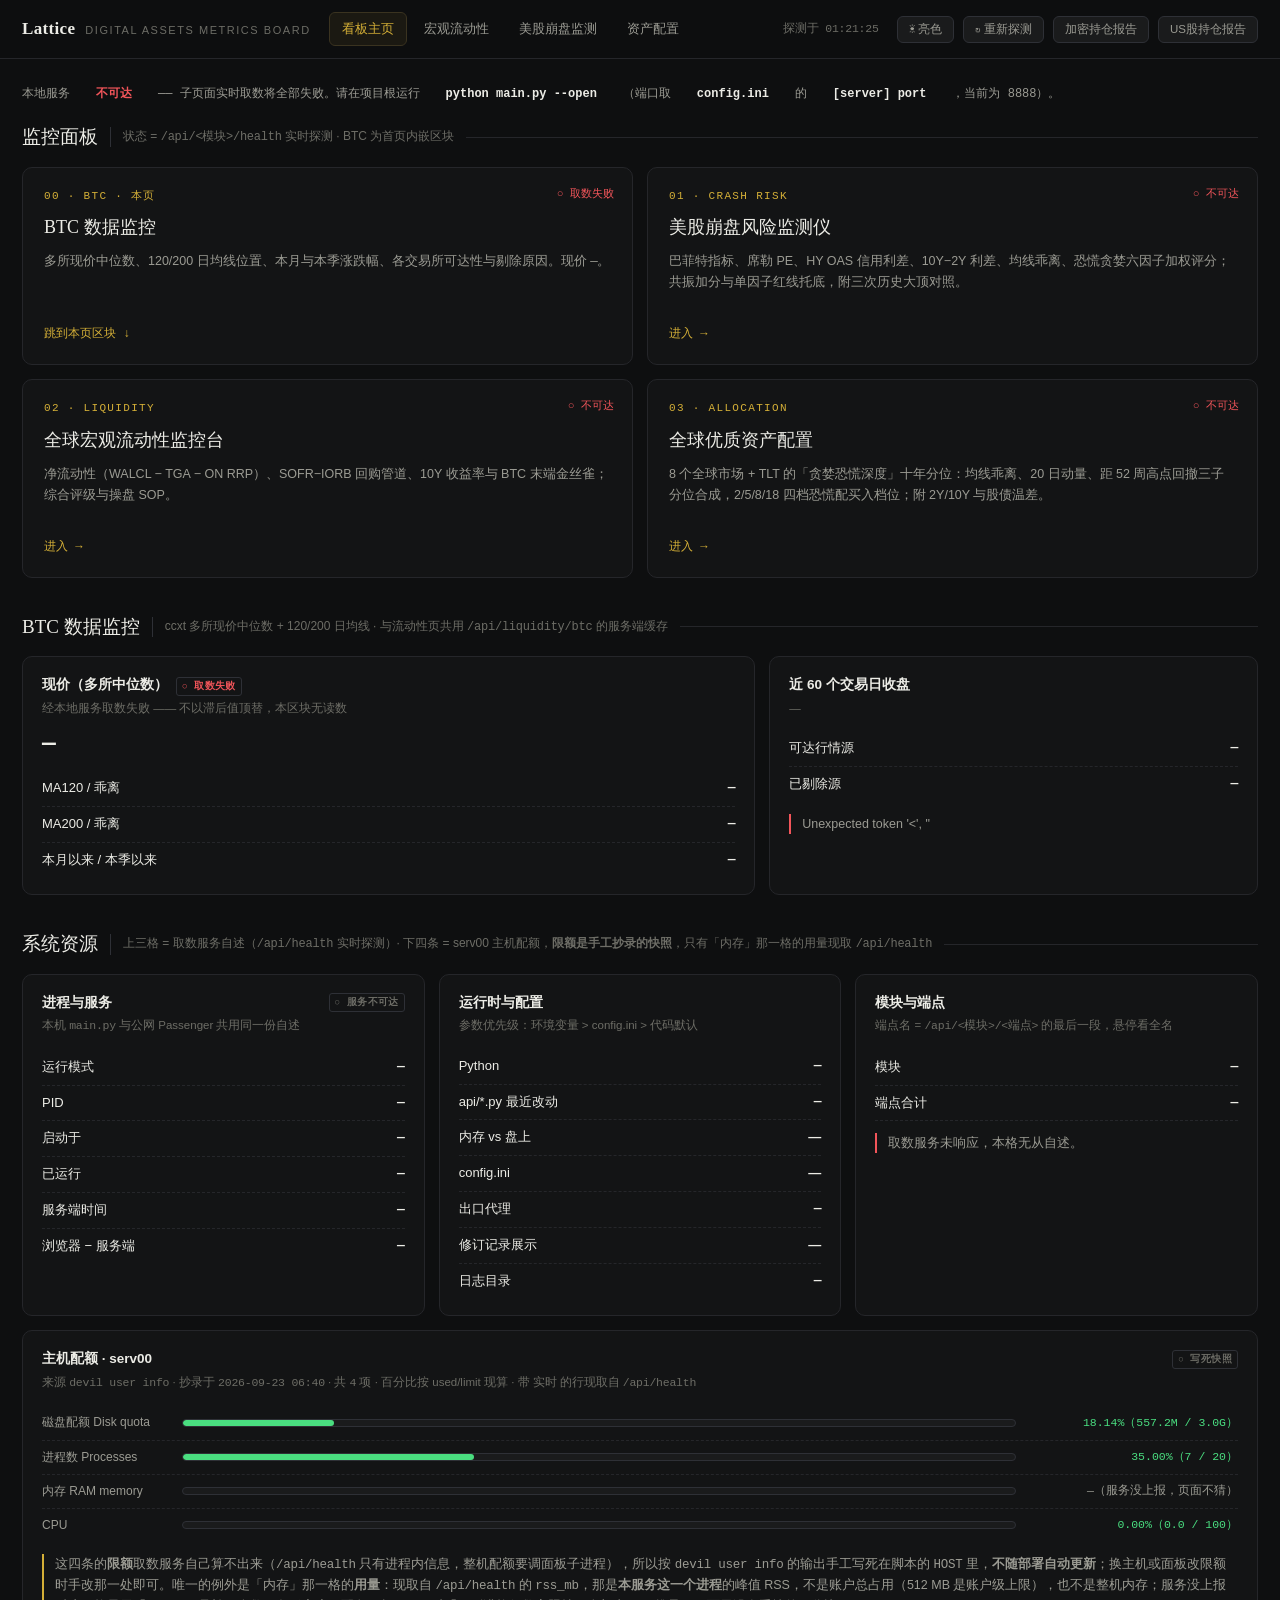
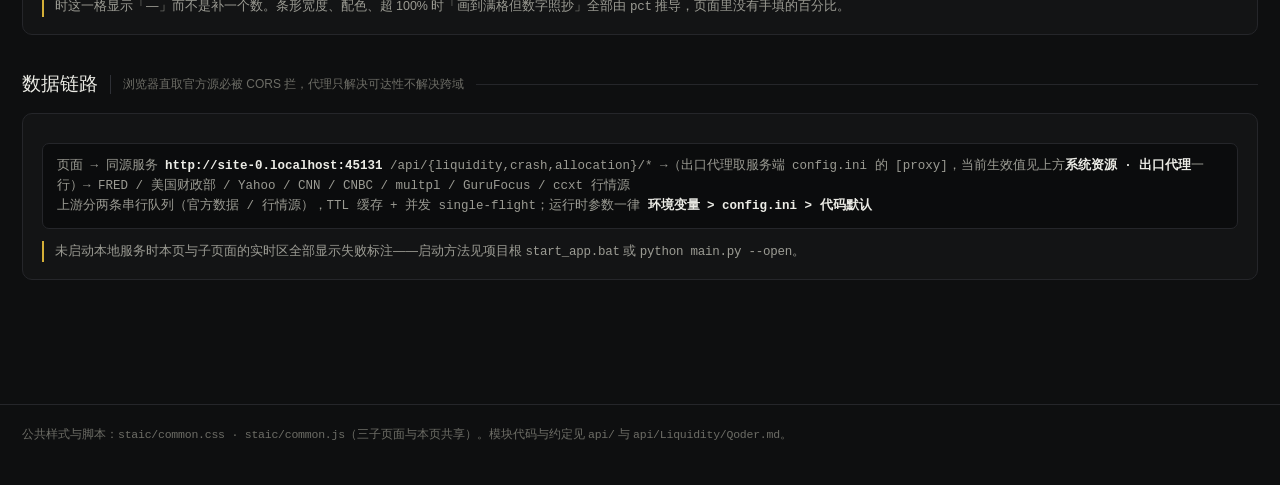
==== Index.html @ fe42be9c "初始版V1" ====
<!DOCTYPE html>
<html lang="zh-CN">
<head>
<meta charset="UTF-8">
<meta name="viewport" content="width=device-width, initial-scale=1.0">
<title>数字资产指标看板 · Lattice</title>
<meta name="description" content="首页内嵌 BTC 数据监控，并作为三个实时风控子页面的入口：宏观流动性监控台、美股崩盘风险监测仪、全球优质资产配置。模块状态与本地取数服务健康度实时探测。">
<link rel="icon" href="data:,">
<link rel="stylesheet" href="staic/common.css">
<script>try{document.documentElement.dataset.theme=localStorage.getItem("board-theme")||"dark"}catch(e){}</script>
<style>
  /* 主页特有版式 */
  .entries{display:grid;grid-template-columns:repeat(2,minmax(0,1fr));gap:14px}
  @media(max-width:760px){.entries{grid-template-columns:1fr}}
  a.mcard{display:block;background:var(--panel);border:1px solid var(--line);border-radius:10px;
    padding:20px 21px;text-decoration:none;color:var(--tx);transition:.18s;position:relative}
  a.mcard:hover{border-color:var(--gold);transform:translateY(-2px)}
  a.mcard .no{font-family:var(--mono);font-size:11px;color:var(--gold);letter-spacing:.12em}
  a.mcard h2{font-family:Georgia,serif;font-size:18px;font-weight:400;margin:8px 0 9px}
  a.mcard h2 a.tlink,div.mcard h2 a{color:inherit;text-decoration:none}
  div.mcard{background:var(--panel);border:1px solid var(--line);border-radius:10px;
    padding:20px 21px;color:var(--tx);position:relative}
  div.mcard:hover{border-color:var(--gold)}
  div.mcard .no{font-family:var(--mono);font-size:11px;color:var(--gold);letter-spacing:.12em}
  div.mcard h2{font-family:Georgia,serif;font-size:18px;font-weight:400;margin:8px 0 9px}
  div.mcard p{font-size:12.5px;color:var(--tx2);line-height:1.7;min-height:62px}
  div.mcard .go{font-size:12px;color:var(--gold);margin-top:12px;font-family:var(--mono)}
  div.mcard .go a{color:var(--gold);text-decoration:none}
  a.mcard p{font-size:12.5px;color:var(--tx2);line-height:1.7;min-height:62px}
  a.mcard .go{font-size:12px;color:var(--gold);margin-top:12px;font-family:var(--mono)}
  .st{position:absolute;top:18px;right:18px;font-size:11px;font-family:var(--mono)}
  .st.ok{color:var(--green)}.st.bad{color:var(--red)}.st.wait{color:var(--tx3)}
  /* 服务状态条：原来挂在 hero 里，去掉 hero 后独占正文第一行（未探测到时 :empty 自动隐藏） */
  .svcbar{display:flex;gap:26px;flex-wrap:wrap;font-size:12px;color:var(--tx2);font-family:var(--mono);margin-bottom:18px}
  .svcbar b{color:var(--tx);font-weight:600}
  /* 报告状态行：放在正文里独占一行，长文本自己折行，不再把顶栏撑成两行 */
  .rptline{display:block;font-size:12px;line-height:1.7;color:var(--tx2);margin-bottom:16px;white-space:normal;word-break:break-word}
  .rptline:empty{display:none}
  .lbar{flex-wrap:wrap}
  .svcbar:empty{display:none}
  /* 报告弹出框：成功只报一句「已发送」，3 秒自己消失；失败不自动消失（要点「看输出」），✕ 手动关 */
  .toast{position:fixed;left:50%;bottom:28px;transform:translateX(-50%);z-index:50;max-width:min(680px,92vw);
    display:flex;align-items:center;gap:10px;padding:10px 14px;border-radius:10px;font-size:13px;line-height:1.6;
    background:var(--panel);border:1px solid var(--green);color:var(--tx);box-shadow:0 8px 28px rgba(0,0,0,.35)}
  .toast.err{border-color:var(--red)}
  .toast[hidden]{display:none}
  /* 系统资源：主机配额条形（宽度与配色全部由 pct 推导，不手填） */
  .hb{display:grid;grid-template-columns:128px minmax(0,1fr) 210px;gap:12px;align-items:center;
    padding:7px 0;border-bottom:1px dashed var(--line);font-size:12px}
  .hb:last-child{border-bottom:none}
  .hb i{font-style:normal;color:var(--tx2)}
  .hb .track{height:8px;border-radius:4px;background:var(--bg3);border:1px solid var(--line2);overflow:hidden}
  .hb .track b{display:block;height:100%;border-radius:4px}
  .hb u{text-decoration:none;font-family:var(--mono);font-size:11.5px;color:var(--tx2);text-align:right;white-space:nowrap}
  .hb.ok u{color:var(--green)}
  .sys .kv span{white-space:nowrap}
  .sys .kv b{text-align:right;word-break:break-all;font-weight:600}
  .sys .kv b.ok{color:var(--green)}.sys .kv b.bad{color:var(--red)}.sys .kv b.warn{color:var(--amber)}
  @media(max-width:640px){.hb{grid-template-columns:1fr;gap:6px}.hb u{text-align:left}}
</style>
</head>
<body>

<header>
  <div class="bar">
    <div class="brand"><b><a href="Index.html">Lattice</a></b><span>Digital Assets Metrics Board</span></div>
    <nav class="tabs" id="tabs" aria-label="看板导航"></nav>
    <div class="asof num" id="asof"></div>
    <div class="lbar"><button class="rf" id="rf" type="button">↻ 重新探测</button><button class="rf" id="rpt-crypto" type="button">加密持仓报告</button><button class="rf" id="rpt-us" type="button">US股持仓报告</button></div>
  </div>
</header>

<div class="wrap">
  <div class="svcbar" id="svc"></div>
  <span class="rptline" id="rpt-msg" aria-live="polite"></span>

  <section id="rpt-panel" hidden>
    <div class="shead"><h2>持仓报告 · 脚本输出</h2><span class="tagline">按需展开：成功只弹「已发送」，这里放的是点开的 stdout / 失败输出</span><div class="rule"></div><button class="rf" id="rpt-close" type="button">收起 ✕</button></div>
    <div class="panel"><pre id="rpt-body" class="formula" style="white-space:pre-wrap;margin:0;max-height:60vh;overflow:auto"></pre></div>
  </section>

  <section id="entries">
    <div class="shead"><h2>监控面板</h2><span class="tagline">状态 = <span class="num">/api/&lt;模块&gt;/health</span> 实时探测 · BTC 为首页内嵌区块</span><div class="rule"></div></div>
    <div class="entries">
      <a class="mcard" href="#btc">
        <span class="st wait" id="st-btc">探测中</span>
        <div class="no">00 · BTC · 本页</div>
        <h2>BTC 数据监控</h2>
        <p>多所现价中位数、120/200 日均线位置、本月与本季涨跌幅、各交易所可达性与剔除原因。现价 <span class="num" id="btc-card-px">—</span>。</p>
        <div class="go">跳到本页区块 ↓</div>
      </a>
      <a class="mcard" href="staic/USStockCrashMonitor.html">
        <span class="st wait" id="st-crash">探测中</span>
        <div class="no">01 · CRASH RISK</div>
        <h2>美股崩盘风险监测仪</h2>
        <p>巴菲特指标、席勒 PE、HY OAS 信用利差、10Y−2Y 利差、均线乖离、恐慌贪婪六因子加权评分；共振加分与单因子红线托底，附三次历史大顶对照。</p>
        <div class="go">进入 →</div>
      </a>
      <a class="mcard" href="staic/Liquidity.html">
        <span class="st wait" id="st-liquidity">探测中</span>
        <div class="no">02 · LIQUIDITY</div>
        <h2>全球宏观流动性监控台</h2>
        <p>净流动性（WALCL − TGA − ON RRP）、SOFR−IORB 回购管道、10Y 收益率与 BTC 末端金丝雀；综合评级与操盘 SOP。</p>
        <div class="go">进入 →</div>
      </a>
      <div class="mcard" id="mcard-alloc">
        <span class="st wait" id="st-allocation">探测中</span>
        <div class="no">03 · ALLOCATION</div>
        <h2><a class="tlink" href="staic/GlobalQualityAssetAllocation.html">全球优质资产配置</a></h2>
        <p>8 个全球市场 + TLT 的「贪婪恐慌深度」十年分位：均线乖离、20 日动量、距 52 周高点回撤三子分位合成，2/5/8/18 四档恐慌配买入档位；附 2Y/10Y 与股债温差。</p>
        <div class="go"><a href="staic/GlobalQualityAssetAllocation.html">进入 →</a></div>
      </div>
    </div>
  </section>
  <section id="btc">
    <div class="shead"><h2>BTC 数据监控</h2><span class="tagline">ccxt 多所现价中位数 + 120/200 日均线 · 与流动性页共用 <span class="num">/api/liquidity/btc</span> 的服务端缓存</span><div class="rule"></div></div>
    <div class="duo">
      <div class="panel">
        <h3>现价（多所中位数）<span id="btc-badge"></span></h3>
        <div class="ph" id="btc-pos">等待首次同步…</div>
        <div class="val num" id="btc-spot">—</div>
        <div style="margin-top:14px">
          <div class="kv"><span>MA120 / 乖离</span><b class="num" id="btc-ma120">—</b></div>
          <div class="kv"><span>MA200 / 乖离</span><b class="num" id="btc-ma200">—</b></div>
          <div class="kv"><span>本月以来 / 本季以来</span><b class="num" id="btc-perf">—</b></div>
        </div>
      </div>
      <div class="panel">
        <h3>近 60 个交易日收盘</h3>
        <div class="ph" id="btc-hist">—</div>
        <div id="btc-spark"></div>
        <div style="margin-top:14px">
          <div class="kv"><span>可达行情源</span><b class="num" id="btc-used">—</b></div>
          <div class="kv"><span>已剔除源</span><b class="num" id="btc-dropped">—</b></div>
        </div>
        <div class="note" id="btc-note" hidden></div>
      </div>
    </div>
  </section>

  <section id="sys" class="sys">
    <div class="shead"><h2>系统资源</h2><span class="tagline">上三格 = 取数服务自述（<span class="num">/api/health</span> 实时探测）· 下四条 = serv00 主机配额，<b>限额是手工抄录的快照</b>，只有「内存」那一格的用量现取 <span class="num">/api/health</span></span><div class="rule"></div></div>
    <div class="trio">
      <div class="panel">
        <h3>进程与服务<span class="cadb" id="s-badge" style="margin-top:0;margin-left:auto">○ 探测中</span></h3>
        <div class="ph">本机 <span class="num">main.py</span> 与公网 Passenger 共用同一份自述</div>
        <div class="kv"><span>运行模式</span><b class="num" id="s-mode">—</b></div>
        <div class="kv"><span>PID</span><b class="num" id="s-pid">—</b></div>
        <div class="kv"><span>启动于</span><b class="num" id="s-boot">—</b></div>
        <div class="kv"><span>已运行</span><b class="num" id="s-up">—</b></div>
        <div class="kv"><span>服务端时间</span><b class="num" id="s-now">—</b></div>
        <div class="kv"><span>浏览器 − 服务端</span><b class="num" id="s-skew">—</b></div>
      </div>
      <div class="panel">
        <h3>运行时与配置</h3>
        <div class="ph">参数优先级：环境变量 &gt; config.ini &gt; 代码默认</div>
        <div class="kv"><span>Python</span><b class="num" id="s-rt">—</b></div>
        <div class="kv"><span>api/*.py 最近改动</span><b class="num" id="s-mt">—</b></div>
        <div class="kv"><span>内存 vs 盘上</span><b id="s-stale">—</b></div>
        <div class="kv"><span>config.ini</span><b id="s-cfg">—</b></div>
        <div class="kv"><span>出口代理</span><b class="num" id="s-proxy">—</b></div>
        <div class="kv"><span>修订记录展示</span><b id="s-fix">—</b></div>
        <div class="kv"><span>日志目录</span><b class="num" id="s-log" title="">—</b></div>
      </div>
      <div class="panel">
        <h3>模块与端点</h3>
        <div class="ph">端点名 = <span class="num">/api/&lt;模块&gt;/&lt;端点&gt;</span> 的最后一段，悬停看全名</div>
        <div class="kv"><span>模块</span><b class="num" id="s-mods">—</b></div>
        <div class="kv"><span>端点合计</span><b class="num" id="s-routes">—</b></div>
        <div id="s-mod-rows"></div>
      </div>
    </div>
    <div class="panel" style="margin-top:14px">
      <h3>主机配额 · serv00<span class="cadb" id="host-badge" style="margin-top:0;margin-left:auto">○ 写死快照</span></h3>
      <div class="ph" id="host-ph">—</div>
      <div id="host-rows"></div>
      <div class="note">这四条的<b>限额</b>取数服务自己算不出来（<span class="num">/api/health</span> 只有进程内信息，整机配额要调面板子进程），所以按 <span class="num">devil user info</span> 的输出手工写死在脚本的 <span class="num">HOST</span> 里，<b>不随部署自动更新</b>；换主机或面板改限额时手改那一处即可。唯一的例外是「内存」那一格的<b>用量</b>：现取自 <span class="num">/api/health</span> 的 <span class="num">rss_mb</span>，那是<b>本服务这一个进程</b>的峰值 RSS，不是账户总占用（512 MB 是账户级上限），也不是整机内存；服务没上报时这一格显示「—」而不是补一个数。条形宽度、配色、超 100% 时「画到满格但数字照抄」全部由 <span class="num">pct</span> 推导，页面里没有手填的百分比。</div>
    </div>
  </section>

  <section id="chain" style="margin-top:34px">
    <div class="shead"><h2>数据链路</h2><span class="tagline">浏览器直取官方源必被 CORS 拦，代理只解决可达性不解决跨域</span><div class="rule"></div></div>
    <div class="panel">
      <div class="formula">页面 → 同源服务 <b id="origin">http://127.0.0.1:8888</b> /api/{liquidity,crash,allocation}/* →（出口代理取服务端 config.ini 的 [proxy]，当前生效值见上方<b>系统资源 · 出口代理</b>一行）→ FRED / 美国财政部 / Yahoo / CNN / CNBC / multpl / GuruFocus / ccxt 行情源<br>上游分两条串行队列（官方数据 / 行情源），TTL 缓存 + 并发 single-flight；运行时参数一律 <b>环境变量 &gt; config.ini &gt; 代码默认</b></div>
      <div class="note">未启动本地服务时本页与子页面的实时区全部显示失败标注——启动方法见项目根 <span class="num">start_app.bat</span> 或 <span class="num">python main.py --open</span>。</div>
    </div>
  </section>

</div>

<div class="toast" id="toast" hidden role="status" aria-live="polite"><span id="toast-msg"></span><button class="rf" id="toast-more" type="button" hidden>看输出</button><button class="rf" id="toast-x" type="button" title="关闭">✕</button></div>

<footer>
  <p>公共样式与脚本：<span class="num">staic/common.css · staic/common.js</span>（三子页面与本页共享）。模块代码与约定见 <span class="num">api/</span> 与 <span class="num">api/Liquidity/Qoder.md</span>。</p>
</footer>

<script src="staic/common.js"></script>
<script>
/* 主页只做健康探测与导航，不承载任何判级模型 */
/* 持仓报告不设访问凭据（2026-09-22 用户定）：服务端只按 [report] daily_limit / us_daily_limit 分 kind 限每日次数 */
const REPORTS = { crypto: '/api/allocation/report?kind=crypto',
                  us: '/api/allocation/report?kind=us' };
/* ---- 系统资源：/api/health 每探测周期现取；下面这张表除 RAM 用量外都是手工抄的快照 ----
       百分比一律由 used/limit 现算，不再手填 —— 手填过一次就会和数字各说各话。 ---- */
const HOST = {
  at: '2026-09-23 06:40', src: 'devil user info',
  rows: [
    { k: '磁盘配额 Disk quota', used: '557.2M', limit: '3.0G' },
    { k: '进程数 Processes', used: '7', limit: '20' },
    { k: '内存 RAM memory', limit: '512.0M', live: 'rss_mb',
      note: '上限 512 MB = serv00 官方配额；这一格的用量只算本服务这一个进程的峰值 RSS（/api/health 的 rss_mb，实时），不是账户总额也不是整机内存' },
    { k: 'CPU', used: '0.0', limit: '100' },
  ],
};
const toMB = s => {          // '557.2M' / '3.0G' / '7'（无量纲就按原值）→ 可比的数
  const m = /^(-?[\d.]+)\s*([kmgtp]?)$/i.exec(String(s).trim());
  if (!m) return NaN;
  return parseFloat(m[1]) * ({ k: 1 / 1024, m: 1, g: 1024, t: 1024 * 1024, p: 1024 * 1024 * 1024 }[m[2].toLowerCase()] || 1);
};
const dt = iso => { const t = Date.parse(iso); return Number.isFinite(t) ? new Date(t)
  .toLocaleString('zh-CN', { month: '2-digit', day: '2-digit', hour: '2-digit', minute: '2-digit', second: '2-digit', hour12: false }) : '—'; };
const dur = s => { s = Math.max(0, Math.round(s)); const d = Math.floor(s / 86400), h = Math.floor(s % 86400 / 3600), m = Math.floor(s % 3600 / 60);
  return d ? `${d} 天 ${h} 小时` : h ? `${h} 小时 ${m} 分` : `${m} 分 ${s % 60} 秒`; };
function sysPaint(svc, gotAt) {
  hostPaint(svc);          // RAM 那行的用量来自 /api/health，跟着探测周期一起刷
  const base = e => ('base' in e.dataset ? e.dataset.base : (e.dataset.base = e.className));
  const keys = ['s-mode', 's-pid', 's-boot', 's-up', 's-now', 's-skew', 's-rt', 's-mt', 's-stale',
                's-cfg', 's-proxy', 's-fix', 's-log', 's-mods', 's-routes'];
  const b = $('s-badge');
  if (!svc) {
    b.textContent = '○ 服务不可达'; b.className = 'cadb';
    keys.forEach(k => { const e = $(k); e.textContent = '—'; e.className = base(e); e.title = ''; });
    $('s-mod-rows').innerHTML = '<div class="note bad">取数服务未响应，本格无从自述。</div>';
    return;
  }
  b.textContent = '● 实时'; b.className = 'cadb live';
  const put = (k, txt, cls, tip) => {
    const e = $(k);
    e.textContent = txt; e.className = base(e) + (cls ? ' ' + cls : '');
    if (tip != null) e.title = tip;
  };
  put('s-mode', svc.mode === 'public' ? 'public · 公网 Passenger' : 'local · 本机 ThreadingHTTPServer', svc.mode === 'public' ? 'warn' : 'ok');
  put('s-pid', svc.pid == null ? '—' : String(svc.pid));
  put('s-boot', dt(svc.booted));
  const up = (Date.parse(svc.time) - Date.parse(svc.booted)) / 1000;
  put('s-up', Number.isFinite(up) ? dur(up) : '—');
  put('s-now', dt(svc.time));
  const skew = gotAt - Date.parse(svc.time);
  put('s-skew', Number.isFinite(skew)
      ? (skew >= 0 ? '+' : '−') + Math.abs(skew / 1000).toFixed(1) + 's（含单程耗时）'
      : '—', Math.abs(skew) > 5000 ? 'warn' : 'ok');
  put('s-rt', svc.runtime || '—');
  put('s-mt', dt(svc.code_mtime));
  put('s-stale', svc.stale ? '⚠ 内存里的代码比盘上旧 —— touch tmp/restart.txt' : '✓ 一致', svc.stale ? 'bad' : 'ok');
  put('s-cfg', svc.config_loaded ? '已加载' : '未找到 · 走内置默认', svc.config_loaded ? 'ok' : 'bad', svc.config || '');
  put('s-proxy', svc.proxy || '(未配置)', svc.proxy && svc.proxy !== '(未配置)' ? 'ok' : 'bad');
  put('s-fix', svc.show_fix === '1' ? '展示（子页修订记录可见）' : '隐藏', svc.show_fix === '1' ? 'ok' : 'warn');
  put('s-log', String(svc.log_dir || '').split(/[\\/]/).slice(-2).join('/') || '—', '', svc.log_dir || '');
  const mods = svc.modules || [], rt = svc.routes || {};
  put('s-mods', `${mods.length} 个 · ${mods.join('/')}`);
  const tot = mods.reduce((a, m) => a + ((rt[m] || []).length), 0);
  put('s-routes', `${tot} 个`);
  $('s-mod-rows').innerHTML = mods.map(m => {
    const r = rt[m] || [];
    return `<div class="kv"><span>${m}</span><b class="num" title="/api/${m}/{${r.join(',')}}">${r.length} 个 · ${r.join(' ')}</b></div>`;
  }).join('');
}
function hostPaint(svc) {
  const b = $('host-badge');
  const live = !!(svc && svc.rss_mb != null);
  if (b) { b.textContent = live ? '● 内存实时 · 余为快照' : '○ 写死快照'; b.className = 'cadb' + (live ? ' live' : ''); }
  $('host-ph').innerHTML = `来源 <span class="num">${HOST.src}</span> · 抄录于 <span class="num">${HOST.at}</span> · ` +
    `共 <span class="num">${HOST.rows.length}</span> 项 · 百分比按 used/limit 现算 · 带 <span class="num">实时</span> 的行现取自 <span class="num">/api/health</span>`;
  $('host-rows').innerHTML = HOST.rows.map(r => {
    let used = r.used, tag = '';
    if (r.live) {
      const v = svc && svc[r.live];
      used = v == null ? null : v + 'M';
      if (used != null) tag = ' <span class="num" style="color:var(--green)">实时</span>';
    }
    const u = toMB(used), l = toMB(r.limit);
    const pct = Number.isFinite(u) && Number.isFinite(l) && l > 0 ? u / l * 100 : NaN;
    const c = pct >= 90 ? 'var(--red)' : pct >= 70 ? 'var(--amber)' : 'var(--green)';
    const w = Math.max(0, Math.min(pct || 0, 100)).toFixed(2);
    const tip = (r.note ? r.note + ' · ' : '') + `上限 ${r.limit}` + (used == null ? ' · 用量未取到' : ` · 用量 ${used}`) +
                (pct > 100 ? ' · 已超上限，条形封顶显示' : '');
    const val = used == null ? '—（服务没上报，页面不猜）'
      : (Number.isFinite(pct) ? pct.toFixed(2) + '%' : '—') + `（${used} / ${r.limit}）` + (pct > 100 ? ' ← 超上限，条形封顶、数字照抄' : '');
    return `<div class="hb${Number.isFinite(pct) && pct < 90 ? ' ok' : ''}"><i>${r.k}${tag}</i>` +
      `<span class="track"><b style="width:${Number.isFinite(pct) ? w : 0}%;background:${c}"></b></span>` +
      `<u title="${tip.replace(/"/g, '&quot;')}">${val}</u></div>`;
  }).join('');
}
hostPaint(null);

/* ---- BTC 数据监控：与流动性页共用 /api/liquidity/btc 的服务端缓存（TTL 45s）。
        均线位置沿用流动性页同一套公开口径：现价同时高于 MA120 与 MA200 = 站上双均线，
        低于 MA200 = 破 MA200，其余为破 MA120 未破 MA200。取值时龄 > 120s 只标「快照」。---- */
const BTC_MAX_AGE = 120;
let BTCJ = null;
function btcPaint() {
  const j = BTCJ || {}, ok = !!j.ok;
  const st = $('st-btc');
  if (st) { st.textContent = ok ? '● 在线' : '○ 取数失败'; st.className = 'st ' + (ok ? 'ok' : 'bad'); }
  const t = j.cached_at ? Date.parse(j.cached_at) : NaN;
  const age = Number.isFinite(t) ? Math.max(0, Math.round((Date.now() - t) / 1000)) : null;
  const live = ok && age != null && age <= BTC_MAX_AGE;
  const clock = Number.isFinite(t) ? new Date(t).toLocaleTimeString('zh-CN', { hour12: false }) : '';
  $('btc-badge').innerHTML = ok
    ? `<span class="cadb${live ? ' live' : ''}" style="margin-top:0">${live ? '● 实时' : '○ 快照'} ${clock}${live ? '' : '（' + (age == null ? '时龄未知' : age + 's 前') + '）'}</span>`
    : '<span class="cadb" style="margin-top:0;color:var(--red)">○ 取数失败</span>';
  const blank = ['btc-ma120', 'btc-ma200', 'btc-perf', 'btc-hist', 'btc-used', 'btc-dropped', 'btc-card-px'];
  if (!ok) {
    $('btc-pos').textContent = '经本地服务取数失败 —— 不以滞后值顶替，本区块无读数';
    $('btc-spot').textContent = '—';
    blank.forEach(k => { $(k).textContent = '—'; });
    $('btc-spark').innerHTML = '';
    const nt = $('btc-note'); nt.hidden = false; nt.className = 'note bad'; nt.innerHTML = oneLine(j.error || '未知原因');
    return;
  }
  const v120 = j.ma120 ? (j.spot / j.ma120 - 1) * 100 : null;
  const v200 = j.ma200 ? (j.spot / j.ma200 - 1) * 100 : null;
  const dev = (m, v) => m == null ? '日线不足，无法核验'
    : `${nfd(m, 0)}（<b style="color:${v > 0 ? 'var(--green)' : 'var(--red)'}">${pc(v, 1)}</b>）`;
  const pos = v200 == null ? '均线不可核验'
    : (v200 > 0 && v120 > 0 ? '站上双均线' : v200 < 0 ? '跌破 MA200' : '破 MA120，未破 MA200');
  const r = v200 == null ? 'md' : (v200 > 0 && v120 > 0 ? 'lo' : v200 < 0 ? 'hi' : 'md');
  $('btc-pos').innerHTML = `均线位置 <b style="color:${riskColor(r)}">${pos}</b> · 服务端取值 ${clock}`;
  $('btc-spot').innerHTML = `$${nfd(Math.round(j.spot), 0)}<u>${j.n || 0} 家中位</u>`;
  $('btc-ma120').innerHTML = dev(j.ma120, v120);
  $('btc-ma200').innerHTML = dev(j.ma200, v200);
  const f = (v, d) => v == null ? '—' : `${pc(v, 2)}（基准 ${md(d)}）`;
  $('btc-perf').textContent = j.perf_m == null && j.perf_q == null ? '日线历史不足，无法计算'
    : f(j.perf_m, j.perf_m_d) + ' / ' + f(j.perf_q, j.perf_q_d);
  const cl = j.closes || [];
  $('btc-hist').textContent = `${cl.length} 根收盘 · 日线取自 ${j.histFrom || '—'}（可用 ${j.bars || 0} 根）`;
  $('btc-spark').innerHTML = spark(cl, riskColor(r));
  $('btc-used').textContent = `${j.n || 0} 家 · ` + ((j.used || []).join(', ') || '—');
  const dp = j.dropped || [];
  $('btc-dropped').textContent = dp.length ? `${dp.length} 家 · ` + dp.join(' · ') : '无';
  $('btc-card-px').textContent = '$' + nfd(Math.round(j.spot), 0);
  const nt = $('btc-note'), msg = [];
  nt.className = 'note';
  if (dp.length) msg.push(`已剔除 ${dp.length} 家行情源：<b>${dp.map(oneLine).join('；')}</b>`);
  if (j.histErr) msg.push(`日线：${oneLine(j.histErr)}`);
  if (age != null && age > BTC_MAX_AGE) msg.push(`服务端缓存在 ${age}s 前写入，本区读数为快照`);
  nt.hidden = !msg.length; nt.innerHTML = msg.join(' · ');
}
function oneLine(s) { return String(s == null ? '' : s).replace(/\s+/g, ' ').trim(); }
async function syncBtc() {
  try { BTCJ = await jget('/api/liquidity/btc', 60000); }
  catch (e) { BTCJ = { ok: false, error: String(e.message || e) }; }
  btcPaint();
}
async function probe() {
  let svc = null, gotAt = Date.now();
  try { svc = await jget('/api/health', 4000); gotAt = Date.now(); } catch (e) { svc = null; }
  sysPaint(svc, gotAt);
  const bad = svc && (svc.stale || !svc.config_loaded || !svc.proxy || svc.proxy === '(未配置)');
  $('svc').innerHTML = svc
    ? `服务 <b>在线</b> · ${(svc.modules || []).length} 模块 · ${(svc.modules || []).reduce((n, m) => n + ((svc.routes || {})[m] || []).length, 0)} 端点 · 详情见下方<b>系统资源</b>${bad ? ' · <b style="color:var(--amber)">有需留意的项</b>' : ''}`
    : `本地服务 <b style="color:var(--red)">不可达</b> —— 子页面实时取数将全部失败。请在项目根运行 <b>python main.py --open</b>（端口取 <b>config.ini</b> 的 <b>[server] port</b>，当前为 8888）。`;
  await Promise.all([
    ...['liquidity', 'crash', 'allocation'].map(async m => {
      const el = $('st-' + m);
      try {
        const j = await jget('/api/' + m + '/health', 4000);
        el.textContent = j.ok ? '● 在线' : '○ 异常';
        el.className = 'st ' + (j.ok ? 'ok' : 'bad');
        if (m === 'allocation') setQuota(j.report_quota);
      } catch (e) { el.textContent = '○ 不可达'; el.className = 'st bad'; }
    }),
    syncBtc(),
  ]);
  $('asof').textContent = '探测于 ' + new Date().toLocaleTimeString('zh-CN', { hour12: false });
}
$('rf').addEventListener('click', probe);
Board.nav('tabs');
if (location.protocol.startsWith("http")) $('origin').textContent = location.origin;  // 本机/公网两套入口都显示真实来源
probe();
Board.autoSync(probe, 60000);

/* ---- 持仓报告：两个 kind 都由服务端运行 cryptoTrader 对应的报表脚本（无参数运行即推送 TG，点一次发一条）。
        成功只在右下角弹一句「已发送」，3 秒自动消失，不再往页面里铺一大块脚本输出；报表正文要点「查看报表」才展开。
        失败弹的是不自动消失的红框（要留时间看清并点「看输出」）。次数上限各自计数（加密 3/天、美股 2/天），见 config.ini [report]。---- */
const RPT = { crypto: { nm: '加密', tip: '服务端读单 + 逐单拉币价，最长约 3 分钟' },
              us: { nm: 'US股', tip: '服务端读美股 CSV 汇总 + 推送，通常十几秒' } };
const rptMsg = {};
const rptCache = {};
let quota = null, rptRunning = false;
function rptPaint() { $('rpt-msg').innerHTML = Object.values(rptMsg).join(' · '); }
rptPaint.n = 0;
function setQuota(q) {                 // 服务端 data/report_quota.json 说了算，页面只是照抄
  if (q) quota = q;
  if (!quota) return;
  const kinds = quota.kinds || {};
  for (const k of ['crypto', 'us']) {
    const b = $('rpt-' + k), kq = kinds[k];
    if (!b) continue;
    if (!kq) { b.disabled = rptRunning; b.title = ''; continue; }   // 服务端没上报这一项：不猜额度
    b.disabled = rptRunning || kq.left <= 0;
    b.title = kq.left ? `今天已发送 ${kq.used}/${kq.limit} 次（${quota.date}）`
                      : `今天已发送 ${kq.limit} 次了，明天再来（${quota.date}）`;
  }
}
function rptLink(txt, label) {
  const id = 'rpt-' + (++rptPaint.n);
  rptCache[id] = txt;
  return `<a href="javascript:void 0" style="color:var(--gold)" data-rpt="${id}">${label} →</a>`;
}
function getReport(kind, btn) {
  const nm = (RPT[kind] || {}).nm || kind;
  rptMsg[kind] = `<b style="color:var(--amber)">${nm}报告</b> 运行中…（${(RPT[kind] || {}).tip || '服务端跑脚本'}）`; rptPaint();
  rptRunning = true; btn.disabled = true;
  const c = new AbortController(), tid = setTimeout(() => c.abort(), 200000);
  fetch(REPORTS[kind], { signal: c.signal, cache: 'no-store' })
    .then(r => r.json()).then(j => {
      setQuota(j.quota);
      if (j.ok) {
        rptMsg[kind] = `<b style="color:var(--green)">${nm}报告</b> 已发送${j.sec ? ' · ' + j.sec + 's' : ''} · ` +
          rptLink(j.stdout || '（脚本无输出）', '查看报表');
        toast(`${nm}持仓报告已发送 · 报表已推送到 Telegram${j.sec ? ' · ' + j.sec + 's' : ''}`);
      } else {
        rptMsg[kind] = `<b style="color:var(--red)">${nm}报告</b> ${j.error || '运行失败'}` +
          (j.stdout ? ' · ' + rptLink(j.stdout, '看输出') : '');
        toast(`${nm}报告失败：${j.error || '运行失败'}`, { err: true, sticky: true,
          more: j.stdout ? () => showReport(j.stdout) : null });
      }
    }).catch(e => {
      const why = e.name === 'AbortError' ? '超时（>200s）已中断等待，服务端报表进程结束后会自行收尾' : (e.message || e);
      rptMsg[kind] = `<b style="color:var(--red)">${nm}报告</b> ` + why;
      toast(`${nm}报告失败：${why}`, { err: true, sticky: true });
    }).finally(() => { rptRunning = false; rptPaint(); setQuota(); clearTimeout(tid); });
}
let toastTimer = null, toastMore = null;
function toast(msg, o) {
  clearTimeout(toastTimer);
  $('toast-msg').textContent = msg;          // 只走 textContent：脚本输出不许当 HTML 塞进来
  toastMore = (o && o.more) || null;
  $('toast-more').hidden = !toastMore;
  const t = $('toast');
  t.classList.toggle('err', !!(o && o.err));
  t.hidden = false;
  if (!(o && o.sticky)) toastTimer = setTimeout(() => { t.hidden = true; }, (o && o.ms) || 3000);
}
$('toast-more').addEventListener('click', () => { if (toastMore) { $('toast').hidden = true; toastMore(); } });
$('toast-x').addEventListener('click', () => { clearTimeout(toastTimer); $('toast').hidden = true; });
function showReport(text) {
  const p = $('rpt-panel');
  $('rpt-body').textContent = text;
  p.hidden = false;
  p.scrollIntoView({ behavior: 'smooth', block: 'nearest' });
}
$('rpt-msg').addEventListener('click', e => {
  const id = e.target && e.target.getAttribute && e.target.getAttribute('data-rpt');
  if (id && rptCache[id] != null) showReport(rptCache[id]);
});
$('rpt-close').addEventListener('click', () => { $('rpt-panel').hidden = true; });
$('rpt-crypto').addEventListener('click', () => getReport('crypto', $('rpt-crypto')));
$('rpt-us').addEventListener('click', () => getReport('us', $('rpt-us')));
</script>
</body>
</html>
---- staic/common.css ----
/* DigitalAssetsMetricsBoard 公共样式 —— 三个子页面与 Index.html 共享。
   页面特有版式（如 Liquidity 的因果链、SOP 区块）保留在各页 <style> 内。 */
:root{
  --bg:#0e0f10; --bg2:#151617; --bg3:#1a1b1c; --panel:#131415;
  --line:#25262a; --line2:#2e3036;
  --tx:#ecece6; --tx2:#9b9b93; --tx3:#6d6d66;
  --gold:#d4af37; --gold2:#f0c43d;
  --red:#f2555a; --amber:#e8a33d; --green:#4ade80;
  --mono:"SF Mono",ui-monospace,"Cascadia Mono","JetBrains Mono",Consolas,"Courier New",monospace;
  /* 主题敏感的表面色（图表网格/刻度/高亮标签、内嵌块、强调边框、顶栏半透明底） */
  --head:rgba(14,15,16,.92); --inset:#0b0c0d;
  --grid:#25262a; --tick:#6d6d66; --lbl:#ecece6;
  --goldline:#3b3320; --goldline2:#3a3320; --alertline:#4a2124; --onred:#160b0c;
}
html[data-theme=light]{
  --bg:#f2f1ec; --bg2:#e9e7e0; --bg3:#dedbd2; --panel:#fbfaf7;
  --line:#dcd9d0; --line2:#c6c3b8;
  --tx:#1b1b19; --tx2:#55544e; --tx3:#8b8a82;
  --gold:#a07d1c; --gold2:#8a6c18;
  --red:#c93a40; --amber:#b26f14; --green:#1d9a55;
  --head:rgba(246,245,240,.92); --inset:#eceae2;
  --grid:#d3d0c6; --tick:#8b8a82; --lbl:#1b1b19;
  --goldline:#e0d5b0; --goldline2:#e6dcc0; --alertline:#eab8bb; --onred:#fdf2f2;
}
*{margin:0;padding:0;box-sizing:border-box}
body{
  background:var(--bg);color:var(--tx);
  font-family:-apple-system,BlinkMacSystemFont,"Segoe UI","PingFang SC","Microsoft YaHei",Roboto,sans-serif;
  line-height:1.6;-webkit-font-smoothing:antialiased;
}
.num{font-family:var(--mono);font-variant-numeric:tabular-nums;letter-spacing:-.02em}
a{color:inherit}

/* 顶栏：品牌 + 看板导航 + 数据时点 + 实时状态 + 刷新按钮 */
header{
  position:sticky;top:0;z-index:50;background:var(--head);backdrop-filter:blur(12px);
  border-bottom:1px solid var(--line);
}
.bar{max-width:1360px;margin:0 auto;padding:12px 22px;display:flex;align-items:center;gap:18px;flex-wrap:wrap}
.brand{display:flex;align-items:baseline;gap:10px}
.brand b{font-family:Georgia,serif;font-size:17px;letter-spacing:.02em}
.brand a{text-decoration:none;color:inherit}
.brand span{font-size:11px;color:var(--tx3);letter-spacing:.14em;text-transform:uppercase}
nav.tabs{display:flex;gap:4px;flex-wrap:wrap}
nav.tabs a,nav.tabs button{
  background:none;border:1px solid transparent;color:var(--tx2);font-size:12.5px;
  padding:6px 12px;border-radius:6px;cursor:pointer;font-family:inherit;transition:.15s;text-decoration:none
}
nav.tabs a:hover,nav.tabs button:hover{color:var(--tx);background:var(--bg3)}
nav.tabs a.on,nav.tabs button.on{color:var(--gold);border-color:var(--goldline2);background:rgba(212,175,55,.07)}
.asof{font-size:11.5px;color:var(--tx3);white-space:nowrap;margin-left:auto}
.lbar{display:flex;align-items:center;gap:9px}
.ls{font-size:11px;font-family:var(--mono);color:var(--tx3);white-space:nowrap}
.ls.ok{color:var(--green)}.ls.bad{color:var(--red)}
.rf{background:var(--bg3);border:1px solid var(--line2);color:var(--tx2);font-size:11.5px;
  padding:5px 11px;border-radius:6px;cursor:pointer;font-family:inherit;transition:.15s}
.rf:hover{color:var(--gold);border-color:var(--gold)}
.rf:disabled{opacity:.45;cursor:wait}

.wrap{max-width:1360px;margin:0 auto;padding:26px 22px 90px}

/* 评级徽标 */
.risk{position:absolute;top:13px;right:13px;font-size:10.5px;padding:2px 7px;border-radius:4px;font-weight:600;letter-spacing:.03em}
.r-hi{background:rgba(242,85,90,.13);color:var(--red);border:1px solid rgba(242,85,90,.3)}
.r-md{background:rgba(232,163,61,.12);color:var(--amber);border:1px solid rgba(232,163,61,.28)}
.r-lo{background:rgba(74,222,128,.1);color:var(--green);border:1px solid rgba(74,222,128,.25)}
.cadb{display:inline-block;margin-top:8px;font-size:9.5px;font-family:var(--mono);letter-spacing:.04em;
  color:var(--tx3);border:1px solid var(--line2);border-radius:3px;padding:1px 5px}
.cadb.live{color:var(--green);border-color:rgba(74,222,128,.32);background:rgba(74,222,128,.07)}

/* 指标卡片网格 */
.grid{display:grid;grid-template-columns:repeat(auto-fill,minmax(232px,1fr));gap:11px}
.card{
  background:var(--panel);border:1px solid var(--line);border-radius:9px;padding:14px 15px 13px;
  position:relative;transition:.18s
}
.card:hover{border-color:var(--line2);transform:translateY(-1px)}
.card .nm{font-size:12px;color:var(--tx2);display:flex;align-items:center;gap:6px;margin-bottom:8px}
.card .nm small{font-family:var(--mono);font-size:10px;color:var(--tx3)}
.val{font-family:var(--mono);font-size:23px;font-weight:600;letter-spacing:-.03em;line-height:1.1}
.val u{text-decoration:none;font-size:12px;color:var(--tx3);font-weight:400;margin-left:3px}
.dt{font-size:11.5px;color:var(--tx2);margin-top:7px;font-family:var(--mono)}
.spark{margin-top:9px;display:block;width:100%;height:26px;overflow:visible}

/* 面板 / 图表 / 文本块 */
section{margin-bottom:34px;scroll-margin-top:76px}
.shead{display:flex;align-items:center;gap:12px;margin-bottom:14px}
.shead h2{font-family:Georgia,serif;font-size:19px;font-weight:400}
.shead .tagline{font-size:12px;color:var(--tx3);border-left:1px solid var(--line2);padding-left:12px}
.rule{flex:1;height:1px;background:var(--line)}
.duo{display:grid;grid-template-columns:minmax(0,1.5fr) minmax(0,1fr);gap:14px}
.trio{display:grid;grid-template-columns:repeat(auto-fit,minmax(300px,1fr));gap:14px}
.panel{background:var(--panel);border:1px solid var(--line);border-radius:10px;padding:17px 19px}
.panel h3{font-size:13.5px;font-weight:600;margin-bottom:3px;display:flex;align-items:center;gap:8px}
.panel .ph{font-size:11.5px;color:var(--tx3);margin-bottom:14px}
.chart{width:100%;display:block}
.legend{display:flex;gap:15px;flex-wrap:wrap;margin-top:11px;font-size:11.5px;color:var(--tx2)}
.legend i{display:inline-block;width:11px;height:2.5px;margin-right:6px;vertical-align:middle;border-radius:2px}
.formula{
  background:var(--inset);border:1px solid var(--line);border-radius:7px;padding:12px 14px;
  font-family:var(--mono);font-size:12.5px;color:var(--tx2);margin:12px 0 2px;overflow-x:auto
}
.formula b{color:var(--tx);font-weight:600}
.note{font-size:12.5px;color:var(--tx2);margin-top:12px;padding-left:11px;border-left:2px solid var(--gold)}
.note.bad{border-color:var(--red)}
.kv{display:flex;justify-content:space-between;gap:12px;padding:7px 0;border-bottom:1px dashed var(--line);font-size:13px}
.kv:last-child{border-bottom:none}
.kv i{font-style:normal;color:var(--tx3)}
.tagn{display:inline-block;font-size:11px;padding:3px 9px;border-radius:4px;margin:2px 4px 2px 0;
  background:var(--bg3);border:1px solid var(--line2);color:var(--tx2);font-family:var(--mono)}

/* 风险筛选 chips */
.filters{display:flex;gap:7px;align-items:center;margin-bottom:14px;flex-wrap:wrap}
.filters em{font-style:normal;font-size:11.5px;color:var(--tx3);margin-right:3px}
.chipf{
  background:var(--bg3);border:1px solid var(--line2);color:var(--tx2);font-size:12px;
  padding:4px 11px;border-radius:20px;cursor:pointer;font-family:inherit;transition:.15s
}
.chipf:hover{color:var(--tx)}
.chipf.on{background:var(--gold);border-color:var(--gold);color:#141410;font-weight:600}

/* 结论条 */
.verdict{display:grid;grid-template-columns:minmax(0,1.35fr) minmax(0,1fr) minmax(0,1fr);gap:14px;margin-bottom:22px}
.vcard{background:var(--panel);border:1px solid var(--line);border-radius:10px;padding:18px 20px;position:relative;overflow:hidden}
.vcard.alert{border-color:#4a2124;background:linear-gradient(180deg,rgba(242,85,90,.075),transparent 70%)}
.vlabel{font-size:11px;color:var(--tx3);letter-spacing:.13em;text-transform:uppercase;margin-bottom:9px}
.vbig{font-family:Georgia,serif;font-size:30px;line-height:1.15;letter-spacing:-.01em}
.vcard.alert .vbig{color:var(--red)}
.vsub{font-size:13px;color:var(--tx2);margin-top:8px}
.pulse{width:8px;height:8px;border-radius:50%;background:var(--red);display:inline-block;margin-right:7px;
  box-shadow:0 0 0 0 rgba(242,85,90,.5);animation:p 2s infinite}
@keyframes p{70%{box-shadow:0 0 0 9px rgba(242,85,90,0)}100%{box-shadow:0 0 0 0 rgba(242,85,90,0)}}

/* 来源 / 页脚 */
.srcs{columns:3;column-gap:26px}
.srcs a{display:block;font-size:12px;color:var(--tx2);text-decoration:none;padding:4px 0;break-inside:avoid}
.srcs a:hover{color:var(--gold)}
.srcs a::before{content:"— ";color:var(--tx3)}
footer{border-top:1px solid var(--line);padding:20px 22px 40px;max-width:1360px;margin:0 auto}
footer p{font-size:11.5px;color:var(--tx3);max-width:900px}
:focus-visible{outline:2px solid var(--gold);outline-offset:2px}

@media(max-width:1080px){
  .verdict{grid-template-columns:1fr}
  .duo{grid-template-columns:1fr}
  .srcs{columns:2}
}
@media(max-width:640px){
  .bar{padding:11px 15px}
  .wrap{padding:18px 15px 70px}
  .asof{width:100%;order:4;margin-left:0}
  .vbig{font-size:25px}
  .srcs{columns:1}
}
@media(prefers-reduced-motion:reduce){*{animation:none!important;transition:none!important}}
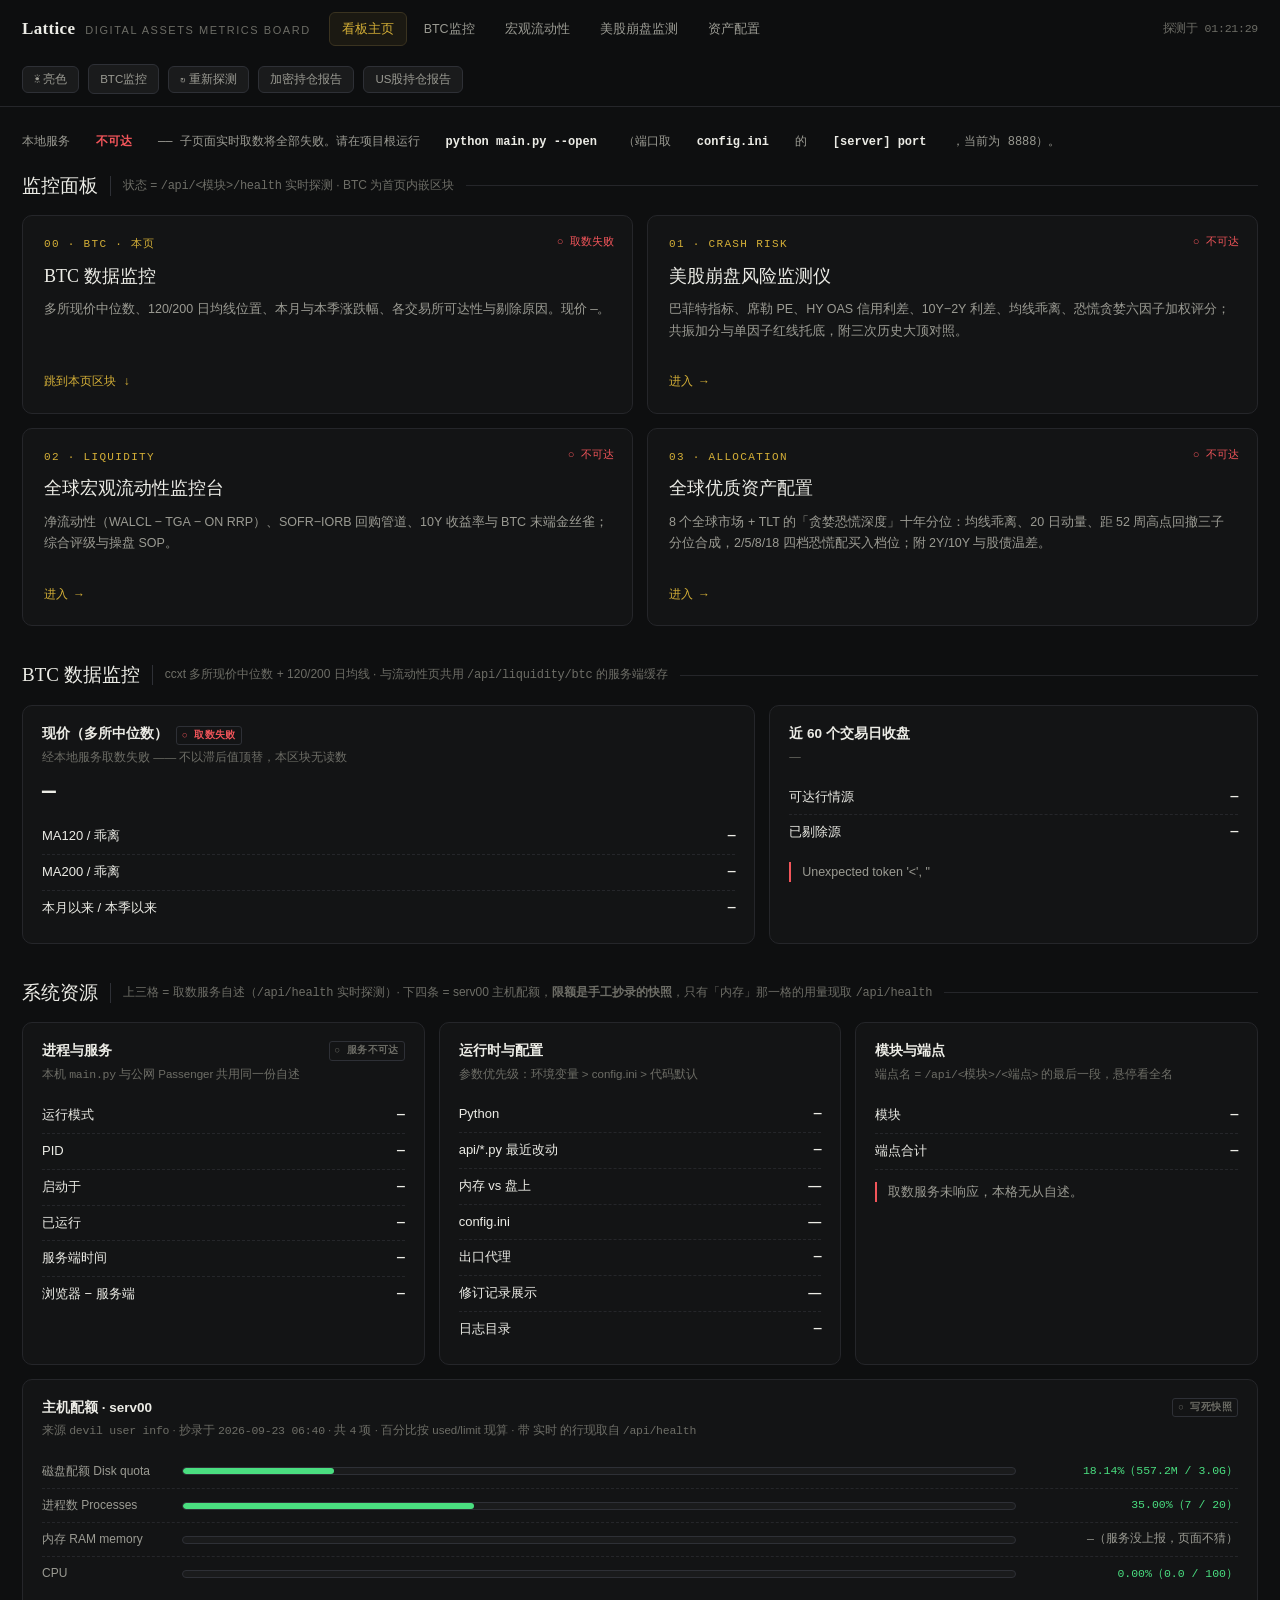
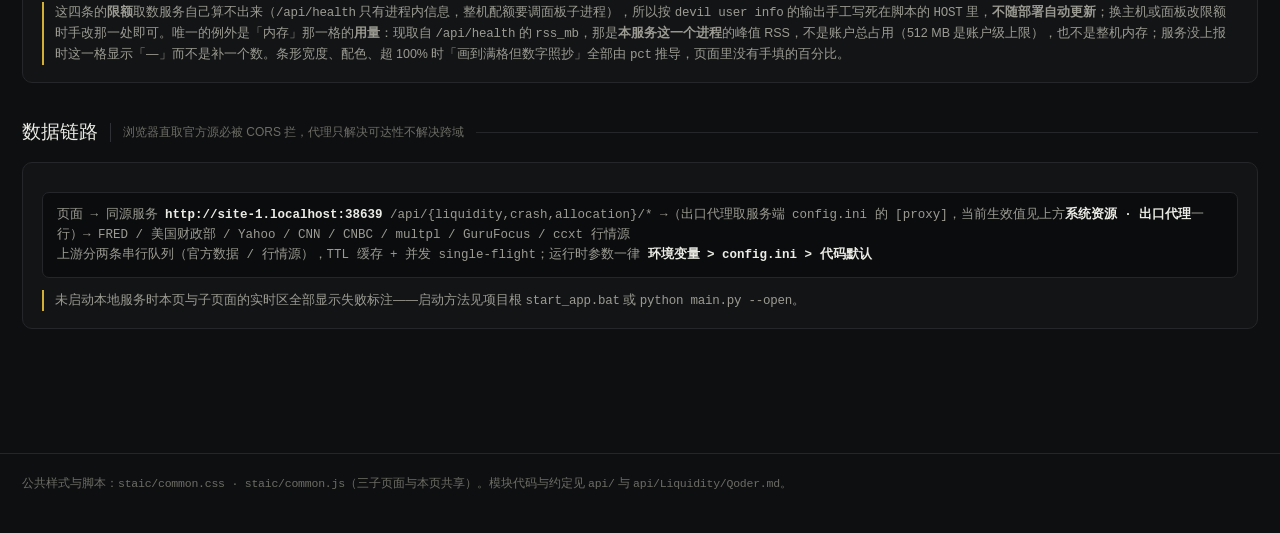
==== commit 63b91010: "mysql" ====
--- a/Index.html
+++ b/Index.html
@@ -66,7 +66,7 @@
     <div class="brand"><b><a href="Index.html">Lattice</a></b><span>Digital Assets Metrics Board</span></div>
     <nav class="tabs" id="tabs" aria-label="看板导航"></nav>
     <div class="asof num" id="asof"></div>
-    <div class="lbar"><button class="rf" id="rf" type="button">↻ 重新探测</button><button class="rf" id="rpt-crypto" type="button">加密持仓报告</button><button class="rf" id="rpt-us" type="button">US股持仓报告</button></div>
+    <div class="lbar"><a class="rf" href="staic/btc.html" title="12 项 BTC 日线指标（恐慌贪婪 / AHR999 / CBBI / CVDD / EMA / KDJ / MACD / MVRV / NUPL / SOPR Z）">BTC监控</a><button class="rf" id="rf" type="button">↻ 重新探测</button><button class="rf" id="rpt-crypto" type="button">加密持仓报告</button><button class="rf" id="rpt-us" type="button">US股持仓报告</button></div>
   </div>
 </header>
 
--- a/staic/common.css
+++ b/staic/common.css
@@ -56,6 +56,8 @@
   padding:5px 11px;border-radius:6px;cursor:pointer;font-family:inherit;transition:.15s}
 .rf:hover{color:var(--gold);border-color:var(--gold)}
 .rf:disabled{opacity:.45;cursor:wait}
+/* .rf 也用于跳转链接（Index 顶栏的「BTC监控」）：链接版去掉下划线，其余与按钮一致 */
+a.rf{text-decoration:none;text-align:center}
 
 .wrap{max-width:1360px;margin:0 auto;padding:26px 22px 90px}
 
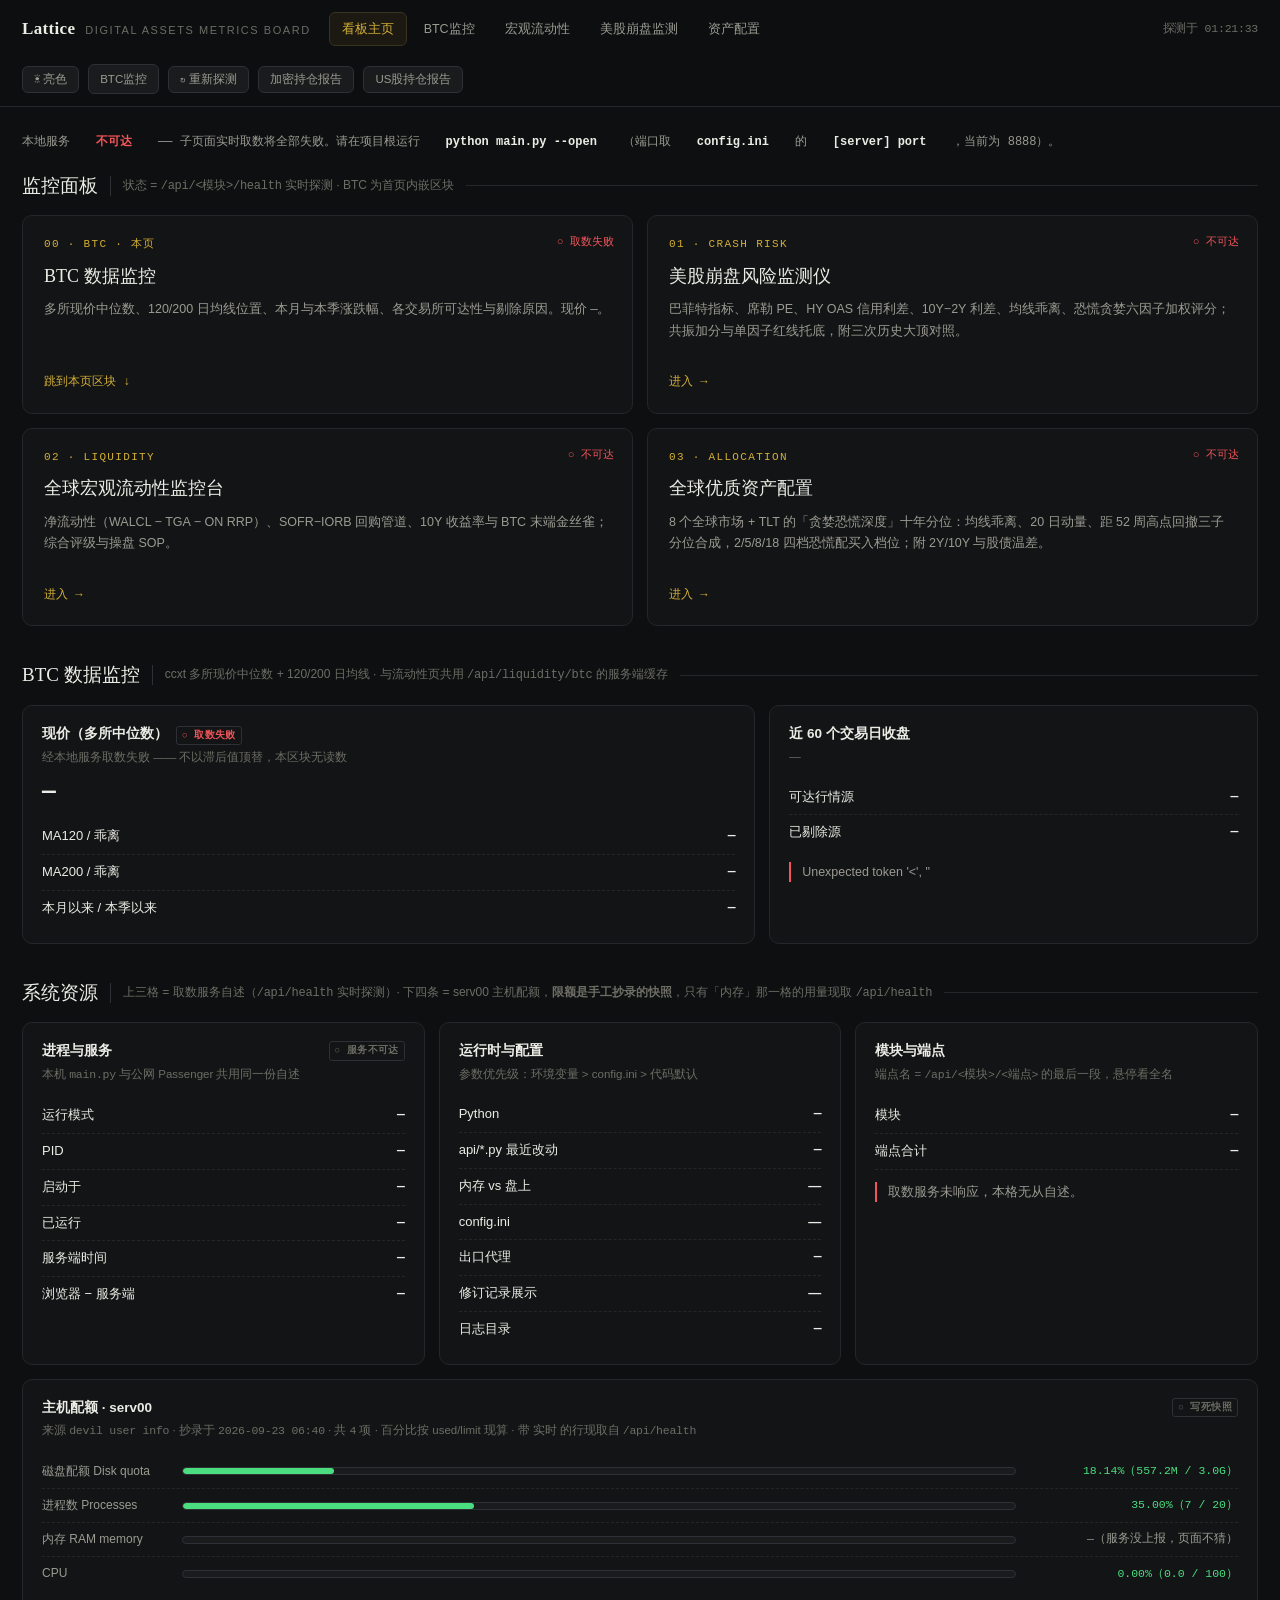
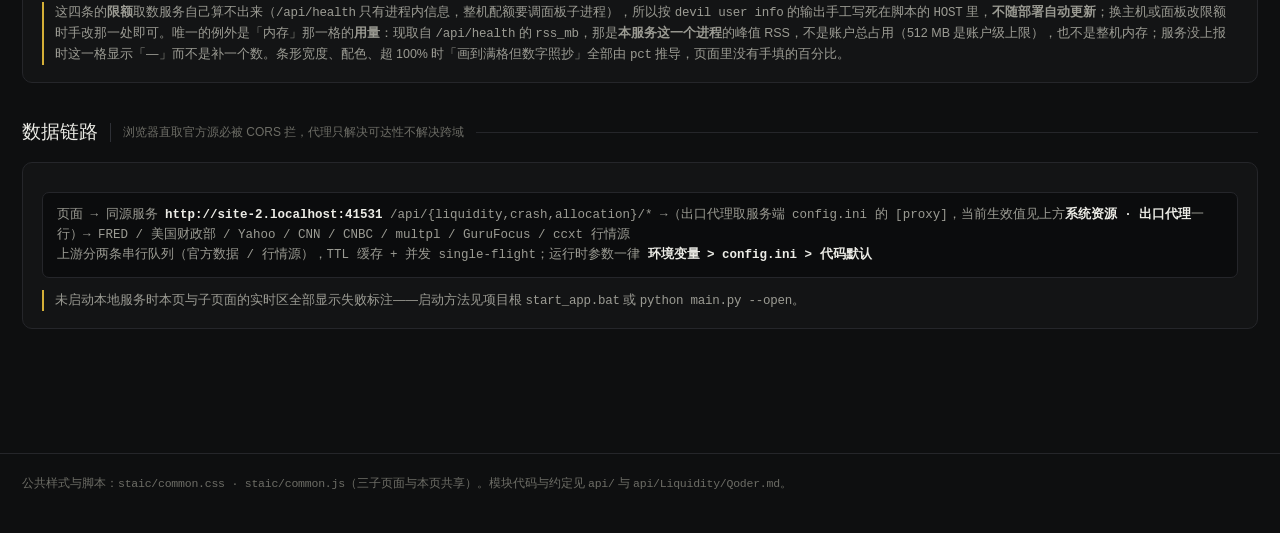
==== commit 9887f02a: "恐慌贪婪指数" ====
--- a/Index.html
+++ b/Index.html
@@ -38,7 +38,7 @@
   .rptline:empty{display:none}
   .lbar{flex-wrap:wrap}
   .svcbar:empty{display:none}
-  /* 报告弹出框：成功只报一句「已发送」，3 秒自己消失；失败不自动消失（要点「看输出」），✕ 手动关 */
+  /* 报告弹出框：成功只报一句「已发送」，3 秒自己消失；失败不自动消失（要给足时间读报错摘要），✕ 手动关 */
   .toast{position:fixed;left:50%;bottom:28px;transform:translateX(-50%);z-index:50;max-width:min(680px,92vw);
     display:flex;align-items:center;gap:10px;padding:10px 14px;border-radius:10px;font-size:13px;line-height:1.6;
     background:var(--panel);border:1px solid var(--green);color:var(--tx);box-shadow:0 8px 28px rgba(0,0,0,.35)}
@@ -66,18 +66,13 @@
     <div class="brand"><b><a href="Index.html">Lattice</a></b><span>Digital Assets Metrics Board</span></div>
     <nav class="tabs" id="tabs" aria-label="看板导航"></nav>
     <div class="asof num" id="asof"></div>
-    <div class="lbar"><a class="rf" href="staic/btc.html" title="12 项 BTC 日线指标（恐慌贪婪 / AHR999 / CBBI / CVDD / EMA / KDJ / MACD / MVRV / NUPL / SOPR Z）">BTC监控</a><button class="rf" id="rf" type="button">↻ 重新探测</button><button class="rf" id="rpt-crypto" type="button">加密持仓报告</button><button class="rf" id="rpt-us" type="button">US股持仓报告</button></div>
+    <div class="lbar"><a class="rf" href="staic/btc.html" title="BTC 日线指标（恐慌贪婪 / AHR999 / CBBI / CVDD / EMA / KDJ / MACD / MVRV / NUPL / SOPR Z / 2年MA乘数通道）">BTC监控</a><button class="rf" id="rf" type="button">↻ 重新探测</button><button class="rf" id="rpt-crypto" type="button">加密持仓报告</button><button class="rf" id="rpt-us" type="button">US股持仓报告</button></div>
   </div>
 </header>
 
 <div class="wrap">
   <div class="svcbar" id="svc"></div>
   <span class="rptline" id="rpt-msg" aria-live="polite"></span>
-
-  <section id="rpt-panel" hidden>
-    <div class="shead"><h2>持仓报告 · 脚本输出</h2><span class="tagline">按需展开：成功只弹「已发送」，这里放的是点开的 stdout / 失败输出</span><div class="rule"></div><button class="rf" id="rpt-close" type="button">收起 ✕</button></div>
-    <div class="panel"><pre id="rpt-body" class="formula" style="white-space:pre-wrap;margin:0;max-height:60vh;overflow:auto"></pre></div>
-  </section>
 
   <section id="entries">
     <div class="shead"><h2>监控面板</h2><span class="tagline">状态 = <span class="num">/api/&lt;模块&gt;/health</span> 实时探测 · BTC 为首页内嵌区块</span><div class="rule"></div></div>
@@ -188,7 +183,7 @@
 
 </div>
 
-<div class="toast" id="toast" hidden role="status" aria-live="polite"><span id="toast-msg"></span><button class="rf" id="toast-more" type="button" hidden>看输出</button><button class="rf" id="toast-x" type="button" title="关闭">✕</button></div>
+<div class="toast" id="toast" hidden role="status" aria-live="polite"><span id="toast-msg"></span><button class="rf" id="toast-x" type="button" title="关闭">✕</button></div>
 
 <footer>
   <p>公共样式与脚本：<span class="num">staic/common.css · staic/common.js</span>（三子页面与本页共享）。模块代码与约定见 <span class="num">api/</span> 与 <span class="num">api/Liquidity/Qoder.md</span>。</p>
@@ -381,15 +376,13 @@
 Board.autoSync(probe, 60000);
 
 /* ---- 持仓报告：两个 kind 都由服务端运行 cryptoTrader 对应的报表脚本（无参数运行即推送 TG，点一次发一条）。
-        成功只在右下角弹一句「已发送」，3 秒自动消失，不再往页面里铺一大块脚本输出；报表正文要点「查看报表」才展开。
-        失败弹的是不自动消失的红框（要留时间看清并点「看输出」）。次数上限各自计数（加密 3/天、美股 2/天），见 config.ini [report]。---- */
+        页面只显示运行状态（运行中 / 已发送 / 失败原因），不展示后端脚本的 stdout —— 报表正文看 Telegram。
+        失败弹的是不自动消失的红框（要留时间看清）。次数上限各自计数（加密 3/天、美股 2/天），见 config.ini [report]。---- */
 const RPT = { crypto: { nm: '加密', tip: '服务端读单 + 逐单拉币价，最长约 3 分钟' },
               us: { nm: 'US股', tip: '服务端读美股 CSV 汇总 + 推送，通常十几秒' } };
 const rptMsg = {};
-const rptCache = {};
 let quota = null, rptRunning = false;
 function rptPaint() { $('rpt-msg').innerHTML = Object.values(rptMsg).join(' · '); }
-rptPaint.n = 0;
 function setQuota(q) {                 // 服务端 data/report_quota.json 说了算，页面只是照抄
   if (q) quota = q;
   if (!quota) return;
@@ -403,11 +396,6 @@
                       : `今天已发送 ${kq.limit} 次了，明天再来（${quota.date}）`;
   }
 }
-function rptLink(txt, label) {
-  const id = 'rpt-' + (++rptPaint.n);
-  rptCache[id] = txt;
-  return `<a href="javascript:void 0" style="color:var(--gold)" data-rpt="${id}">${label} →</a>`;
-}
 function getReport(kind, btn) {
   const nm = (RPT[kind] || {}).nm || kind;
   rptMsg[kind] = `<b style="color:var(--amber)">${nm}报告</b> 运行中…（${(RPT[kind] || {}).tip || '服务端跑脚本'}）`; rptPaint();
@@ -417,14 +405,11 @@
     .then(r => r.json()).then(j => {
       setQuota(j.quota);
       if (j.ok) {
-        rptMsg[kind] = `<b style="color:var(--green)">${nm}报告</b> 已发送${j.sec ? ' · ' + j.sec + 's' : ''} · ` +
-          rptLink(j.stdout || '（脚本无输出）', '查看报表');
+        rptMsg[kind] = `<b style="color:var(--green)">${nm}报告</b> 已发送${j.sec ? ' · ' + j.sec + 's' : ''}`;
         toast(`${nm}持仓报告已发送 · 报表已推送到 Telegram${j.sec ? ' · ' + j.sec + 's' : ''}`);
       } else {
-        rptMsg[kind] = `<b style="color:var(--red)">${nm}报告</b> ${j.error || '运行失败'}` +
-          (j.stdout ? ' · ' + rptLink(j.stdout, '看输出') : '');
-        toast(`${nm}报告失败：${j.error || '运行失败'}`, { err: true, sticky: true,
-          more: j.stdout ? () => showReport(j.stdout) : null });
+        rptMsg[kind] = `<b style="color:var(--red)">${nm}报告</b> ${j.error || '运行失败'}`;
+        toast(`${nm}报告失败：${j.error || '运行失败'}`, { err: true, sticky: true });
       }
     }).catch(e => {
       const why = e.name === 'AbortError' ? '超时（>200s）已中断等待，服务端报表进程结束后会自行收尾' : (e.message || e);
@@ -432,30 +417,16 @@
       toast(`${nm}报告失败：${why}`, { err: true, sticky: true });
     }).finally(() => { rptRunning = false; rptPaint(); setQuota(); clearTimeout(tid); });
 }
-let toastTimer = null, toastMore = null;
+let toastTimer = null;
 function toast(msg, o) {
   clearTimeout(toastTimer);
   $('toast-msg').textContent = msg;          // 只走 textContent：脚本输出不许当 HTML 塞进来
-  toastMore = (o && o.more) || null;
-  $('toast-more').hidden = !toastMore;
   const t = $('toast');
   t.classList.toggle('err', !!(o && o.err));
   t.hidden = false;
   if (!(o && o.sticky)) toastTimer = setTimeout(() => { t.hidden = true; }, (o && o.ms) || 3000);
 }
-$('toast-more').addEventListener('click', () => { if (toastMore) { $('toast').hidden = true; toastMore(); } });
 $('toast-x').addEventListener('click', () => { clearTimeout(toastTimer); $('toast').hidden = true; });
-function showReport(text) {
-  const p = $('rpt-panel');
-  $('rpt-body').textContent = text;
-  p.hidden = false;
-  p.scrollIntoView({ behavior: 'smooth', block: 'nearest' });
-}
-$('rpt-msg').addEventListener('click', e => {
-  const id = e.target && e.target.getAttribute && e.target.getAttribute('data-rpt');
-  if (id && rptCache[id] != null) showReport(rptCache[id]);
-});
-$('rpt-close').addEventListener('click', () => { $('rpt-panel').hidden = true; });
 $('rpt-crypto').addEventListener('click', () => getReport('crypto', $('rpt-crypto')));
 $('rpt-us').addEventListener('click', () => getReport('us', $('rpt-us')));
 </script>
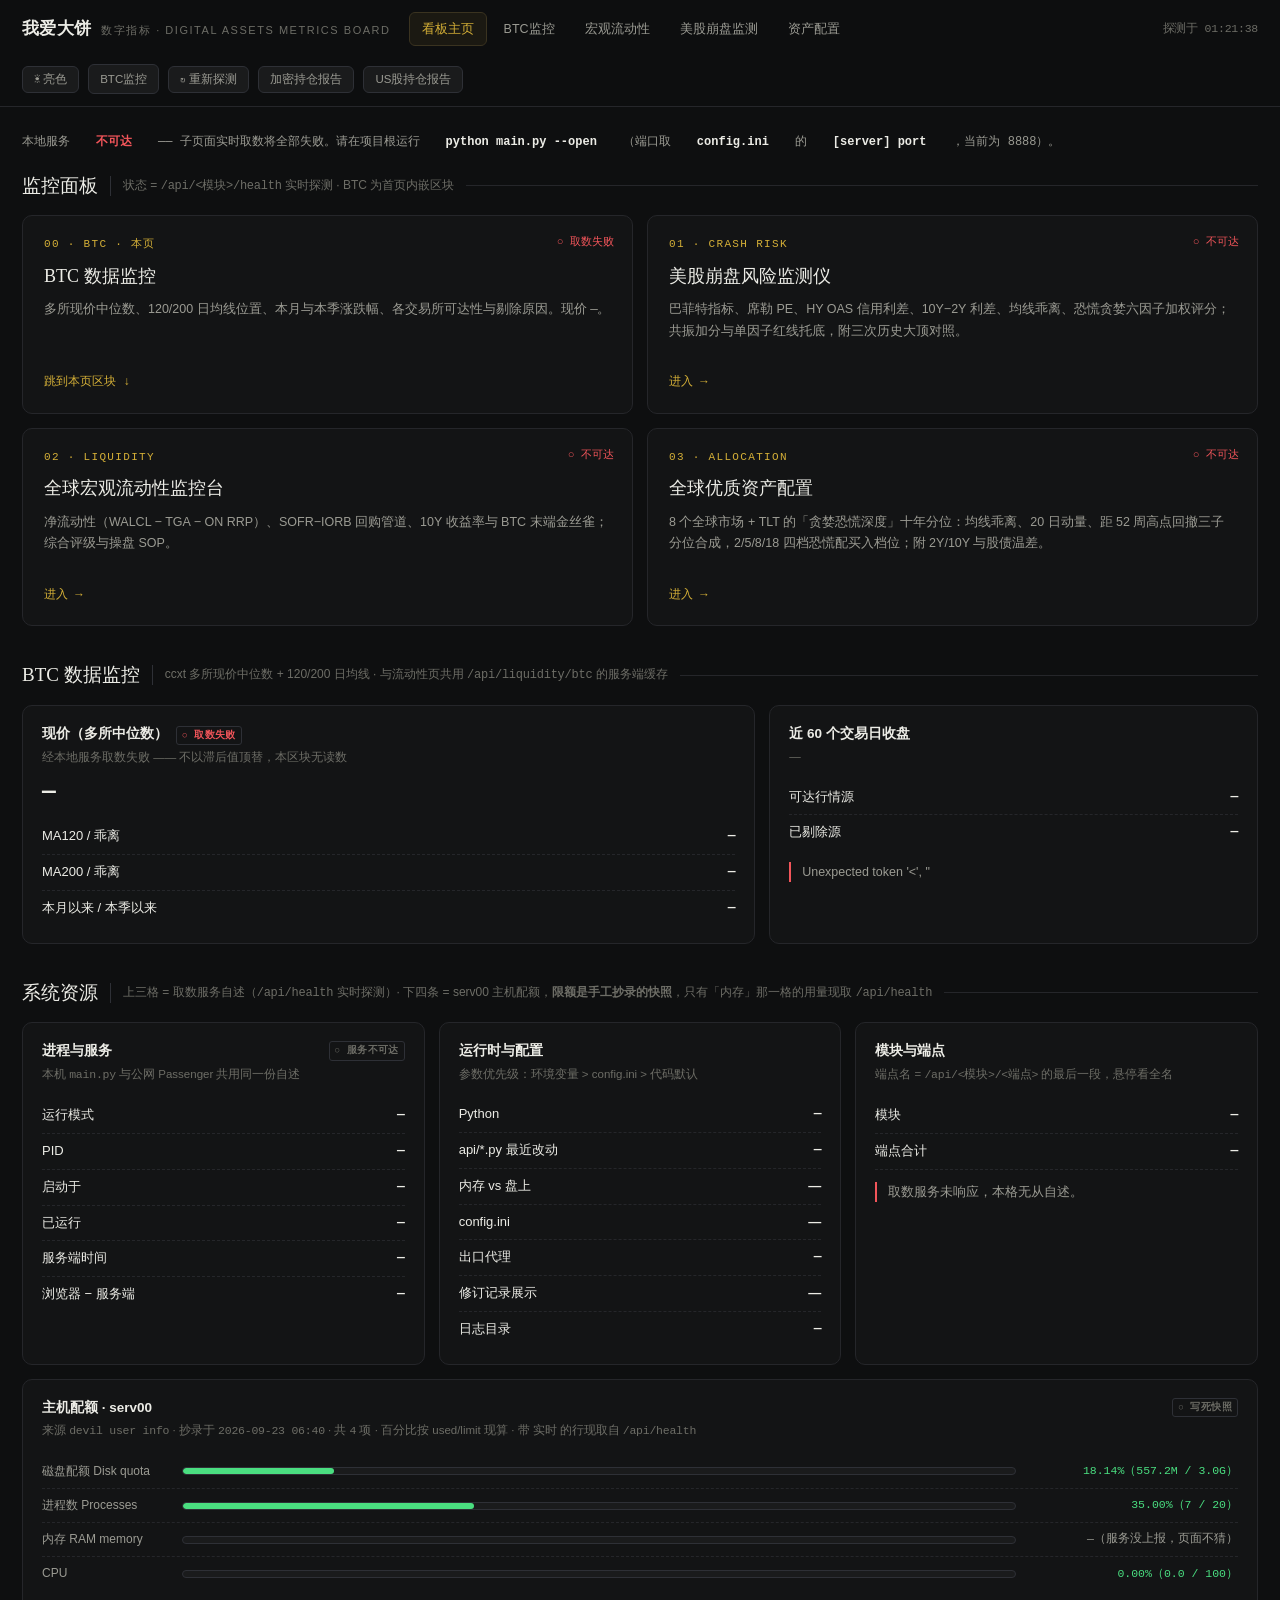
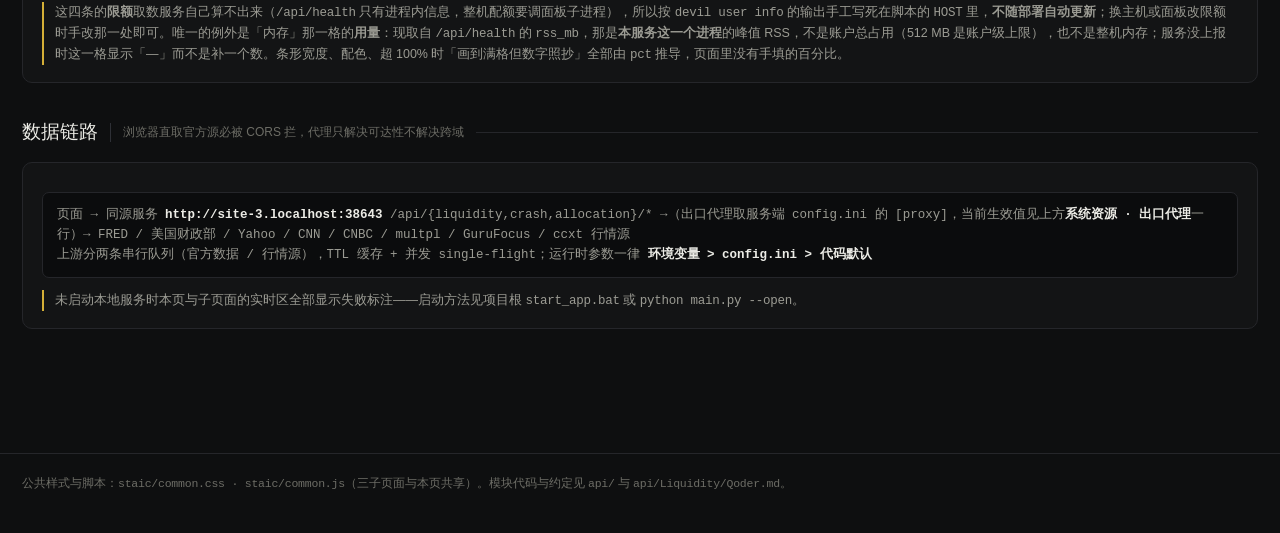
==== commit 7465b16f: "feat(btc): 优化BTC指标页面的图表展示功能 - 在.gitignore中添加data/notify_state.json忽略规则，并更新indicator.ini的注释说明安全问题 - 实" ====
--- a/Index.html
+++ b/Index.html
@@ -3,7 +3,7 @@
 <head>
 <meta charset="UTF-8">
 <meta name="viewport" content="width=device-width, initial-scale=1.0">
-<title>数字资产指标看板 · Lattice</title>
+<title>数字指标-我爱大饼</title>
 <meta name="description" content="首页内嵌 BTC 数据监控，并作为三个实时风控子页面的入口：宏观流动性监控台、美股崩盘风险监测仪、全球优质资产配置。模块状态与本地取数服务健康度实时探测。">
 <link rel="icon" href="data:,">
 <link rel="stylesheet" href="staic/common.css">
@@ -63,7 +63,7 @@
 
 <header>
   <div class="bar">
-    <div class="brand"><b><a href="Index.html">Lattice</a></b><span>Digital Assets Metrics Board</span></div>
+    <div class="brand"><b><a href="Index.html">我爱大饼</a></b><span>数字指标 · Digital Assets Metrics Board</span></div>
     <nav class="tabs" id="tabs" aria-label="看板导航"></nav>
     <div class="asof num" id="asof"></div>
     <div class="lbar"><a class="rf" href="staic/btc.html" title="BTC 日线指标（恐慌贪婪 / AHR999 / CBBI / CVDD / EMA / KDJ / MACD / MVRV / NUPL / SOPR Z / 2年MA乘数通道）">BTC监控</a><button class="rf" id="rf" type="button">↻ 重新探测</button><button class="rf" id="rpt-crypto" type="button">加密持仓报告</button><button class="rf" id="rpt-us" type="button">US股持仓报告</button></div>
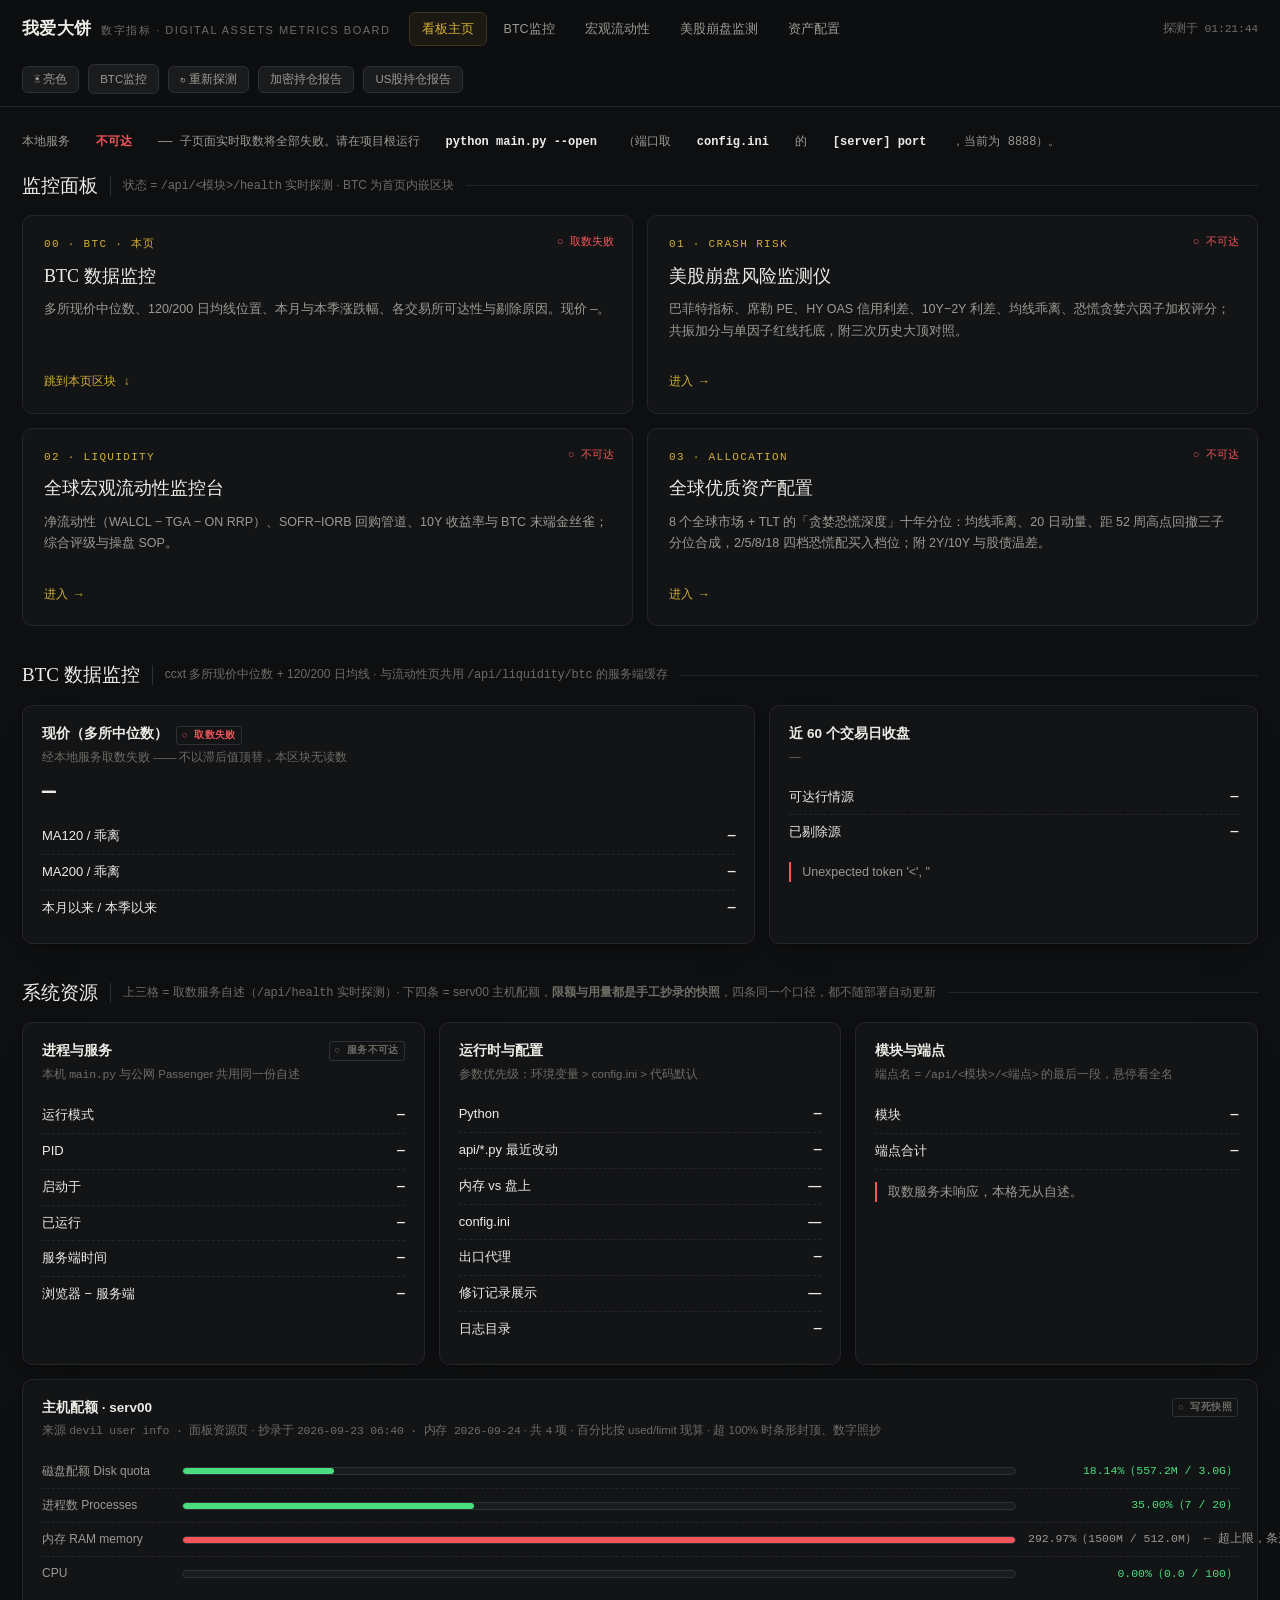
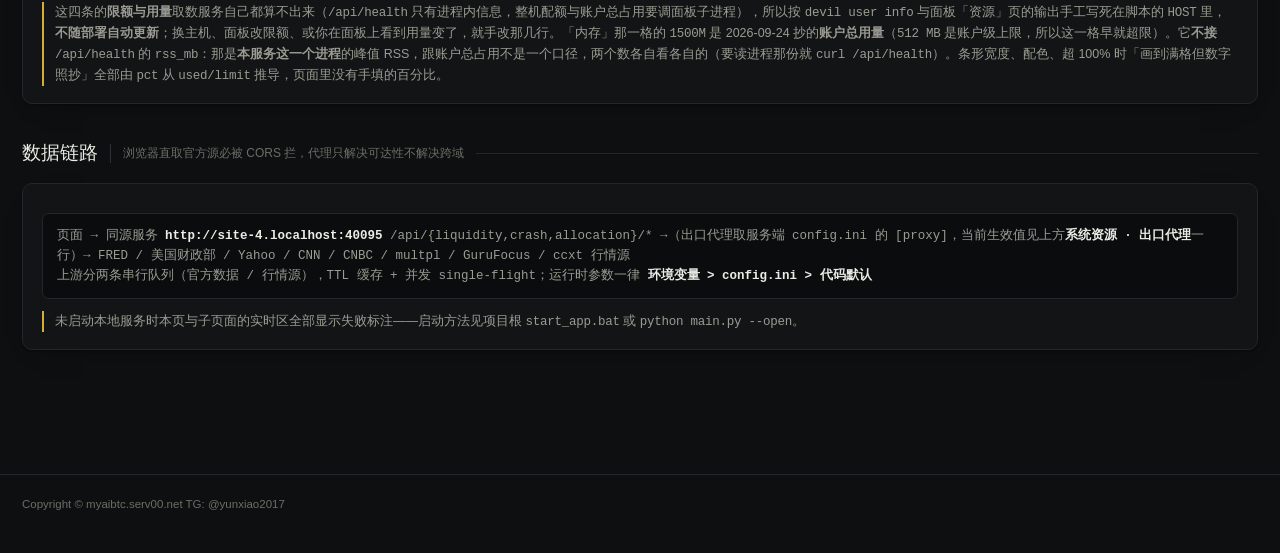
==== commit 2671d078: "feat(config): 添加页面指标播报配置与完善主题系统 - 新增 data/notify_html_state.json 到 .gitignore，用于页面指标定时播报记录 - 在 indic" ====
--- a/Index.html
+++ b/Index.html
@@ -134,7 +134,7 @@
   </section>
 
   <section id="sys" class="sys">
-    <div class="shead"><h2>系统资源</h2><span class="tagline">上三格 = 取数服务自述（<span class="num">/api/health</span> 实时探测）· 下四条 = serv00 主机配额，<b>限额是手工抄录的快照</b>，只有「内存」那一格的用量现取 <span class="num">/api/health</span></span><div class="rule"></div></div>
+    <div class="shead"><h2>系统资源</h2><span class="tagline">上三格 = 取数服务自述（<span class="num">/api/health</span> 实时探测）· 下四条 = serv00 主机配额，<b>限额与用量都是手工抄录的快照</b>，四条同一个口径，都不随部署自动更新</span><div class="rule"></div></div>
     <div class="trio">
       <div class="panel">
         <h3>进程与服务<span class="cadb" id="s-badge" style="margin-top:0;margin-left:auto">○ 探测中</span></h3>
@@ -166,10 +166,10 @@
       </div>
     </div>
     <div class="panel" style="margin-top:14px">
-      <h3>主机配额 · serv00<span class="cadb" id="host-badge" style="margin-top:0;margin-left:auto">○ 写死快照</span></h3>
+      <h3>主机配额 · serv00<span class="cadb" style="margin-top:0;margin-left:auto">○ 写死快照</span></h3>
       <div class="ph" id="host-ph">—</div>
       <div id="host-rows"></div>
-      <div class="note">这四条的<b>限额</b>取数服务自己算不出来（<span class="num">/api/health</span> 只有进程内信息，整机配额要调面板子进程），所以按 <span class="num">devil user info</span> 的输出手工写死在脚本的 <span class="num">HOST</span> 里，<b>不随部署自动更新</b>；换主机或面板改限额时手改那一处即可。唯一的例外是「内存」那一格的<b>用量</b>：现取自 <span class="num">/api/health</span> 的 <span class="num">rss_mb</span>，那是<b>本服务这一个进程</b>的峰值 RSS，不是账户总占用（512 MB 是账户级上限），也不是整机内存；服务没上报时这一格显示「—」而不是补一个数。条形宽度、配色、超 100% 时「画到满格但数字照抄」全部由 <span class="num">pct</span> 推导，页面里没有手填的百分比。</div>
+      <div class="note">这四条的<b>限额与用量</b>取数服务自己都算不出来（<span class="num">/api/health</span> 只有进程内信息，整机配额与账户总占用要调面板子进程），所以按 <span class="num">devil user info</span> 与面板「资源」页的输出手工写死在脚本的 <span class="num">HOST</span> 里，<b>不随部署自动更新</b>；换主机、面板改限额、或你在面板上看到用量变了，就手改那几行。「内存」那一格的 <span class="num">1500M</span> 是 2026-09-24 抄的<b>账户总用量</b>（<span class="num">512 MB</span> 是账户级上限，所以这一格早就超限）。它<b>不接</b> <span class="num">/api/health</span> 的 <span class="num">rss_mb</span>：那是<b>本服务这一个进程</b>的峰值 RSS，跟账户总占用不是一个口径，两个数各自看各自的（要读进程那份就 <span class="num">curl /api/health</span>）。条形宽度、配色、超 100% 时「画到满格但数字照抄」全部由 <span class="num">pct</span> 从 <span class="num">used/limit</span> 推导，页面里没有手填的百分比。</div>
     </div>
   </section>
 
@@ -186,7 +186,7 @@
 <div class="toast" id="toast" hidden role="status" aria-live="polite"><span id="toast-msg"></span><button class="rf" id="toast-x" type="button" title="关闭">✕</button></div>
 
 <footer>
-  <p>公共样式与脚本：<span class="num">staic/common.css · staic/common.js</span>（三子页面与本页共享）。模块代码与约定见 <span class="num">api/</span> 与 <span class="num">api/Liquidity/Qoder.md</span>。</p>
+  <p>Copyright © myaibtc.serv00.net TG: @yunxiao2017</p>
 </footer>
 
 <script src="staic/common.js"></script>
@@ -195,15 +195,15 @@
 /* 持仓报告不设访问凭据（2026-09-22 用户定）：服务端只按 [report] daily_limit / us_daily_limit 分 kind 限每日次数 */
 const REPORTS = { crypto: '/api/allocation/report?kind=crypto',
                   us: '/api/allocation/report?kind=us' };
-/* ---- 系统资源：/api/health 每探测周期现取；下面这张表除 RAM 用量外都是手工抄的快照 ----
+/* ---- 系统资源：上面三格 /api/health 每探测周期现取；下面这张表四条全是手工抄的快照 ----
        百分比一律由 used/limit 现算，不再手填 —— 手填过一次就会和数字各说各话。 ---- */
 const HOST = {
-  at: '2026-09-23 06:40', src: 'devil user info',
+  at: '2026-09-23 06:40 · 内存 2026-09-24', src: 'devil user info · 面板资源页',
   rows: [
     { k: '磁盘配额 Disk quota', used: '557.2M', limit: '3.0G' },
     { k: '进程数 Processes', used: '7', limit: '20' },
-    { k: '内存 RAM memory', limit: '512.0M', live: 'rss_mb',
-      note: '上限 512 MB = serv00 官方配额；这一格的用量只算本服务这一个进程的峰值 RSS（/api/health 的 rss_mb，实时），不是账户总额也不是整机内存' },
+    { k: '内存 RAM memory', used: '1500M', limit: '512.0M',
+      note: '账户总用量 / 账户级上限，都是抄的；不是本服务进程的 rss_mb' },
     { k: 'CPU', used: '0.0', limit: '100' },
   ],
 };
@@ -217,7 +217,6 @@
 const dur = s => { s = Math.max(0, Math.round(s)); const d = Math.floor(s / 86400), h = Math.floor(s % 86400 / 3600), m = Math.floor(s % 3600 / 60);
   return d ? `${d} 天 ${h} 小时` : h ? `${h} 小时 ${m} 分` : `${m} 分 ${s % 60} 秒`; };
 function sysPaint(svc, gotAt) {
-  hostPaint(svc);          // RAM 那行的用量来自 /api/health，跟着探测周期一起刷
   const base = e => ('base' in e.dataset ? e.dataset.base : (e.dataset.base = e.className));
   const keys = ['s-mode', 's-pid', 's-boot', 's-up', 's-now', 's-skew', 's-rt', 's-mt', 's-stale',
                 's-cfg', 's-proxy', 's-fix', 's-log', 's-mods', 's-routes'];
@@ -260,33 +259,25 @@
     return `<div class="kv"><span>${m}</span><b class="num" title="/api/${m}/{${r.join(',')}}">${r.length} 个 · ${r.join(' ')}</b></div>`;
   }).join('');
 }
-function hostPaint(svc) {
-  const b = $('host-badge');
-  const live = !!(svc && svc.rss_mb != null);
-  if (b) { b.textContent = live ? '● 内存实时 · 余为快照' : '○ 写死快照'; b.className = 'cadb' + (live ? ' live' : ''); }
+/* 主机配额四条：用量与限额都是上面 HOST 里抄的快照，这里只负责按 used/limit 现算百分比 */
+function hostPaint() {
   $('host-ph').innerHTML = `来源 <span class="num">${HOST.src}</span> · 抄录于 <span class="num">${HOST.at}</span> · ` +
-    `共 <span class="num">${HOST.rows.length}</span> 项 · 百分比按 used/limit 现算 · 带 <span class="num">实时</span> 的行现取自 <span class="num">/api/health</span>`;
+    `共 <span class="num">${HOST.rows.length}</span> 项 · 百分比按 used/limit 现算 · 超 100% 时条形封顶、数字照抄`;
   $('host-rows').innerHTML = HOST.rows.map(r => {
-    let used = r.used, tag = '';
-    if (r.live) {
-      const v = svc && svc[r.live];
-      used = v == null ? null : v + 'M';
-      if (used != null) tag = ' <span class="num" style="color:var(--green)">实时</span>';
-    }
-    const u = toMB(used), l = toMB(r.limit);
+    const u = toMB(r.used), l = toMB(r.limit);
     const pct = Number.isFinite(u) && Number.isFinite(l) && l > 0 ? u / l * 100 : NaN;
     const c = pct >= 90 ? 'var(--red)' : pct >= 70 ? 'var(--amber)' : 'var(--green)';
     const w = Math.max(0, Math.min(pct || 0, 100)).toFixed(2);
-    const tip = (r.note ? r.note + ' · ' : '') + `上限 ${r.limit}` + (used == null ? ' · 用量未取到' : ` · 用量 ${used}`) +
+    const tip = (r.note ? r.note + ' · ' : '') + `用量 ${r.used} · 上限 ${r.limit}` +
                 (pct > 100 ? ' · 已超上限，条形封顶显示' : '');
-    const val = used == null ? '—（服务没上报，页面不猜）'
-      : (Number.isFinite(pct) ? pct.toFixed(2) + '%' : '—') + `（${used} / ${r.limit}）` + (pct > 100 ? ' ← 超上限，条形封顶、数字照抄' : '');
-    return `<div class="hb${Number.isFinite(pct) && pct < 90 ? ' ok' : ''}"><i>${r.k}${tag}</i>` +
+    const val = (Number.isFinite(pct) ? pct.toFixed(2) + '%' : '—') + `（${r.used} / ${r.limit}）` +
+                (pct > 100 ? ' ← 超上限，条形封顶、数字照抄' : '');
+    return `<div class="hb${Number.isFinite(pct) && pct < 90 ? ' ok' : ''}"><i>${r.k}</i>` +
       `<span class="track"><b style="width:${Number.isFinite(pct) ? w : 0}%;background:${c}"></b></span>` +
       `<u title="${tip.replace(/"/g, '&quot;')}">${val}</u></div>`;
   }).join('');
 }
-hostPaint(null);
+hostPaint();   // 四条全是快照，页面开一次画一次就够了，不用跟着探测周期刷
 
 /* ---- BTC 数据监控：与流动性页共用 /api/liquidity/btc 的服务端缓存（TTL 45s）。
         均线位置沿用流动性页同一套公开口径：现价同时高于 MA120 与 MA200 = 站上双均线，
@@ -429,6 +420,10 @@
 $('toast-x').addEventListener('click', () => { clearTimeout(toastTimer); $('toast').hidden = true; });
 $('rpt-crypto').addEventListener('click', () => getReport('crypto', $('rpt-crypto')));
 $('rpt-us').addEventListener('click', () => getReport('us', $('rpt-us')));
+/* ---- 主题切换联动 ---- */
+/* riskColor 现在经 T('--x') 现取：切主题后迷你图与「均线位置」要按当前色板重画。
+   BTCJ 还没取到就不动，交给 syncBtc 自己渲染，免得抢在首屏前显示成「取数失败」。 */
+addEventListener('themechange', () => { if (BTCJ) btcPaint(); });
 </script>
 </body>
 </html>
--- a/staic/common.css
+++ b/staic/common.css
@@ -1,26 +1,41 @@
 /* DigitalAssetsMetricsBoard 公共样式 —— 三个子页面与 Index.html 共享。
-   页面特有版式（如 Liquidity 的因果链、SOP 区块）保留在各页 <style> 内。 */
+   页面特有版式（如 Liquidity 的因果链、SOP 区块）保留在各页 <style> 内。
+   两套主题只有下面这两块色板：`:root` 是深色（默认），`html[data-theme=light]` 是亮色
+   （「冷灰蓝底 + 白卡 + 细网格 + 等宽数字」，金色只留给品牌与强调，数据线走青蓝）。
+   开关在 `common.js` 的 initTheme，初值由 <head> 内联片段从 localStorage 读；**两块 token 名单必须一致**，
+   少一个就有一处在另一套主题下渲染成 unset。页面脚本要颜色一律 T('--x') 现取，
+   别在页面或 SVG 属性里写死 hex —— SVG 的 fill/stroke 不认 var()，切换后要靠 themechange 重绘。 */
 :root{
   --bg:#0e0f10; --bg2:#151617; --bg3:#1a1b1c; --panel:#131415;
   --line:#25262a; --line2:#2e3036;
   --tx:#ecece6; --tx2:#9b9b93; --tx3:#6d6d66;
   --gold:#d4af37; --gold2:#f0c43d;
   --red:#f2555a; --amber:#e8a33d; --green:#4ade80;
+  --blue:#6db3d4; --blue2:#4a6f8a;                /* 数据系列的蓝：SOFR / 均线 / TGA 堆叠 */
+  --c-hi:#ef553b; --c-md:#ffa15a; --c-lo:#00cc96; /* 崩盘页仪表盘与基准条的三段色 */
   --mono:"SF Mono",ui-monospace,"Cascadia Mono","JetBrains Mono",Consolas,"Courier New",monospace;
-  /* 主题敏感的表面色（图表网格/刻度/高亮标签、内嵌块、强调边框、顶栏半透明底） */
+  /* 主题敏感的表面色（图表网格/刻度/高亮标签、内嵌块、强调边框、顶栏半透明底、弹层遮罩、卡片投影） */
   --head:rgba(14,15,16,.92); --inset:#0b0c0d;
   --grid:#25262a; --tick:#6d6d66; --lbl:#ecece6;
   --goldline:#3b3320; --goldline2:#3a3320; --alertline:#4a2124; --onred:#160b0c;
+  --ongold:#141410; --scrim:rgba(6,6,7,.74);
+  --goldtint:rgba(212,175,55,.07);
+  --lift:0 1px 2px rgba(0,0,0,.3),0 10px 26px -20px rgba(0,0,0,.75);
 }
 html[data-theme=light]{
-  --bg:#f2f1ec; --bg2:#e9e7e0; --bg3:#dedbd2; --panel:#fbfaf7;
-  --line:#dcd9d0; --line2:#c6c3b8;
-  --tx:#1b1b19; --tx2:#55544e; --tx3:#8b8a82;
-  --gold:#a07d1c; --gold2:#8a6c18;
-  --red:#c93a40; --amber:#b26f14; --green:#1d9a55;
-  --head:rgba(246,245,240,.92); --inset:#eceae2;
-  --grid:#d3d0c6; --tick:#8b8a82; --lbl:#1b1b19;
-  --goldline:#e0d5b0; --goldline2:#e6dcc0; --alertline:#eab8bb; --onred:#fdf2f2;
+  --bg:#eef1f6; --bg2:#e3e8f0; --bg3:#d6ddea; --panel:#ffffff;
+  --line:#dbe2ec; --line2:#b6c3d6;
+  --tx:#0c1420; --tx2:#4a5a70; --tx3:#7e8ea4;
+  --gold:#96690f; --gold2:#7a5410;
+  --red:#cc2f36; --amber:#a8690f; --green:#0f8a4d;
+  --blue:#0e7ea8; --blue2:#41648a;
+  --c-hi:#d9432f; --c-md:#c07b1c; --c-lo:#0d8f68;
+  --head:rgba(255,255,255,.88); --inset:#f2f5fa;
+  --grid:#d5dce8; --tick:#8496ac; --lbl:#0c1420;
+  --goldline:#e6d7b4; --goldline2:#dcc79a; --alertline:#f0c2c5; --onred:#ffffff;
+  --ongold:#fdf6e6; --scrim:rgba(16,24,36,.42);
+  --goldtint:rgba(150,105,15,.09);
+  --lift:0 1px 2px rgba(12,20,32,.06),0 10px 26px -20px rgba(12,20,32,.5);
 }
 *{margin:0;padding:0;box-sizing:border-box}
 body{
@@ -28,6 +43,14 @@
   font-family:-apple-system,BlinkMacSystemFont,"Segoe UI","PingFang SC","Microsoft YaHei",Roboto,sans-serif;
   line-height:1.6;-webkit-font-smoothing:antialiased;
 }
+/* 亮色才有底纹：冷灰蓝底上两抹很淡的光，右上青、左下暖金；深色保持原来的纯色底 */
+html[data-theme=light] body{
+  background-image:
+    radial-gradient(1100px 480px at 82% -10%, rgba(14,126,168,.13), transparent 62%),
+    radial-gradient(820px 380px at 4% -6%, rgba(150,105,15,.09), transparent 58%);
+  background-attachment:fixed;
+}
+:is(.panel,.card,.vcard,.link,.acard,.icard){box-shadow:var(--lift)}
 .num{font-family:var(--mono);font-variant-numeric:tabular-nums;letter-spacing:-.02em}
 a{color:inherit}
 
@@ -47,7 +70,7 @@
   padding:6px 12px;border-radius:6px;cursor:pointer;font-family:inherit;transition:.15s;text-decoration:none
 }
 nav.tabs a:hover,nav.tabs button:hover{color:var(--tx);background:var(--bg3)}
-nav.tabs a.on,nav.tabs button.on{color:var(--gold);border-color:var(--goldline2);background:rgba(212,175,55,.07)}
+nav.tabs a.on,nav.tabs button.on{color:var(--gold);border-color:var(--goldline2);background:var(--goldtint)}
 .asof{font-size:11.5px;color:var(--tx3);white-space:nowrap;margin-left:auto}
 .lbar{display:flex;align-items:center;gap:9px}
 .ls{font-size:11px;font-family:var(--mono);color:var(--tx3);white-space:nowrap}
@@ -119,12 +142,12 @@
   padding:4px 11px;border-radius:20px;cursor:pointer;font-family:inherit;transition:.15s
 }
 .chipf:hover{color:var(--tx)}
-.chipf.on{background:var(--gold);border-color:var(--gold);color:#141410;font-weight:600}
+.chipf.on{background:var(--gold);border-color:var(--gold);color:var(--ongold);font-weight:600}
 
 /* 结论条 */
 .verdict{display:grid;grid-template-columns:minmax(0,1.35fr) minmax(0,1fr) minmax(0,1fr);gap:14px;margin-bottom:22px}
 .vcard{background:var(--panel);border:1px solid var(--line);border-radius:10px;padding:18px 20px;position:relative;overflow:hidden}
-.vcard.alert{border-color:#4a2124;background:linear-gradient(180deg,rgba(242,85,90,.075),transparent 70%)}
+.vcard.alert{border-color:var(--alertline);background:linear-gradient(180deg,rgba(242,85,90,.075),transparent 70%)}
 .vlabel{font-size:11px;color:var(--tx3);letter-spacing:.13em;text-transform:uppercase;margin-bottom:9px}
 .vbig{font-family:Georgia,serif;font-size:30px;line-height:1.15;letter-spacing:-.01em}
 .vcard.alert .vbig{color:var(--red)}
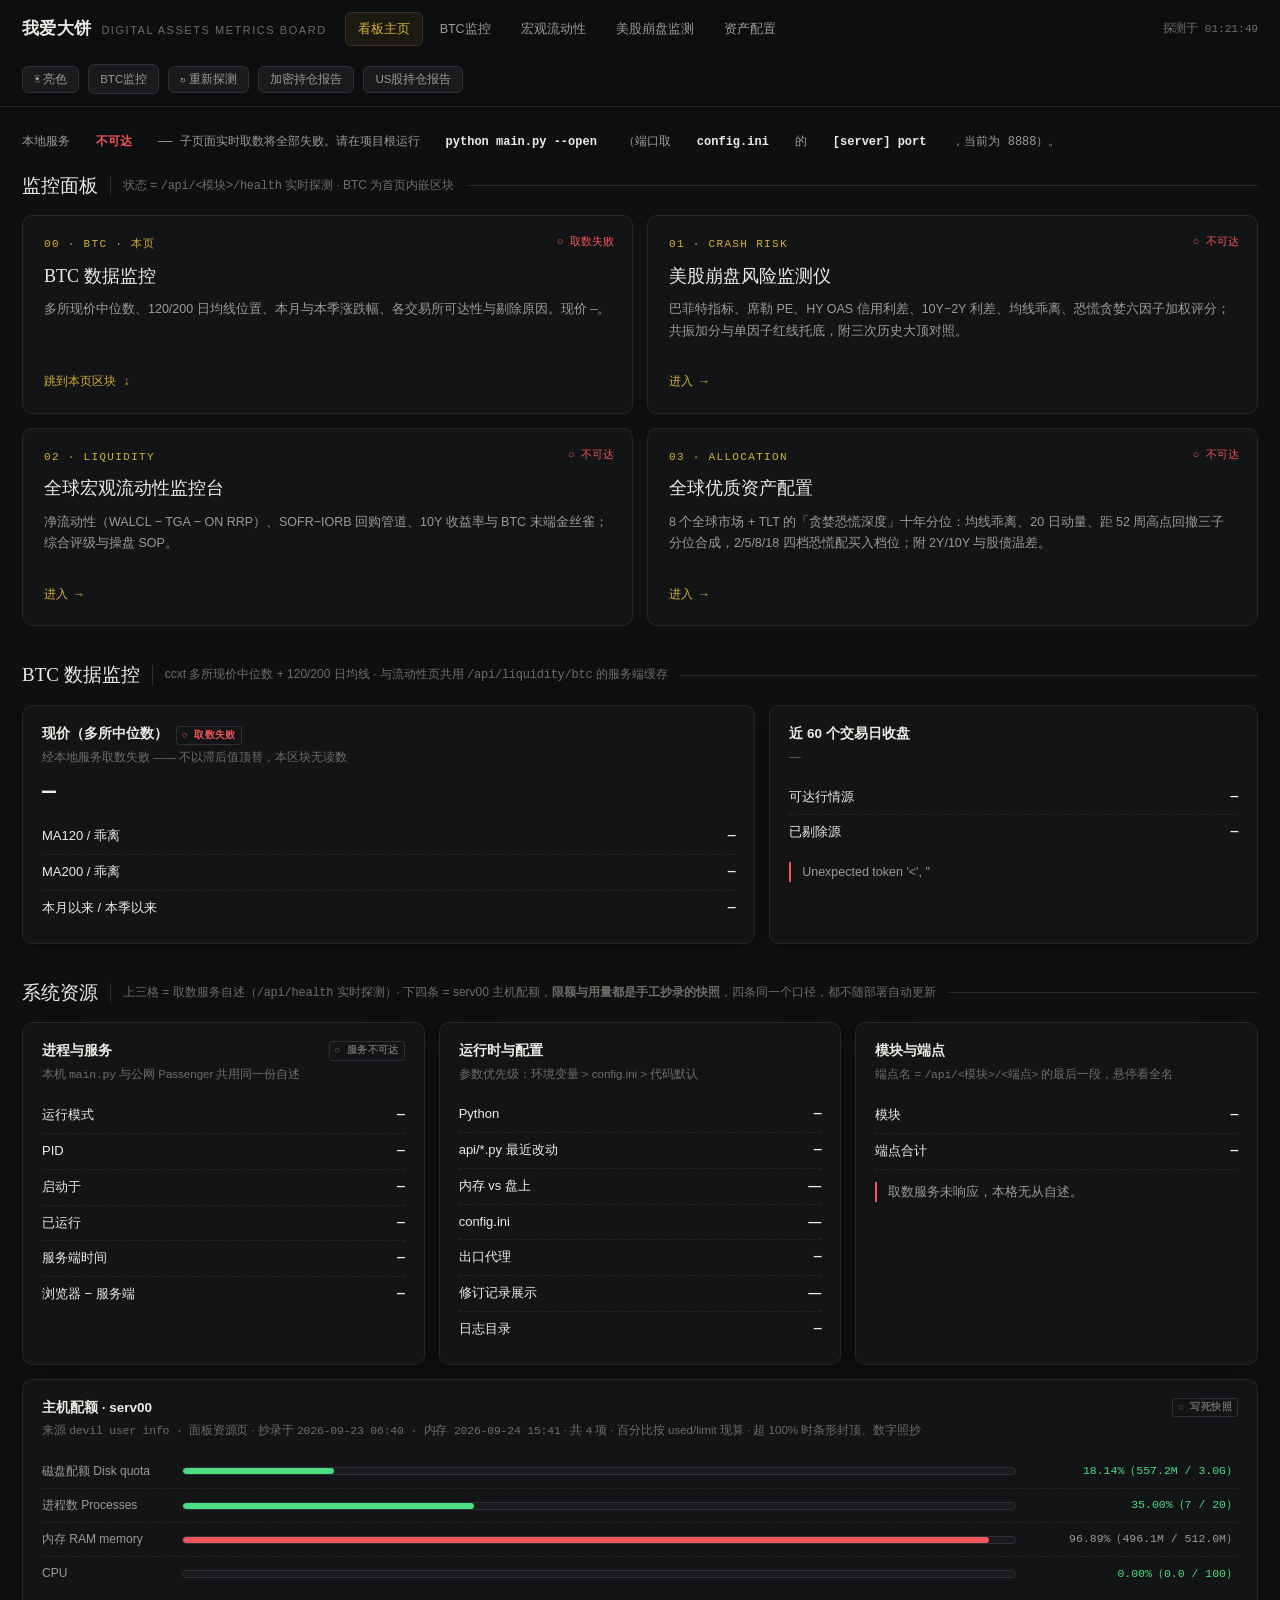
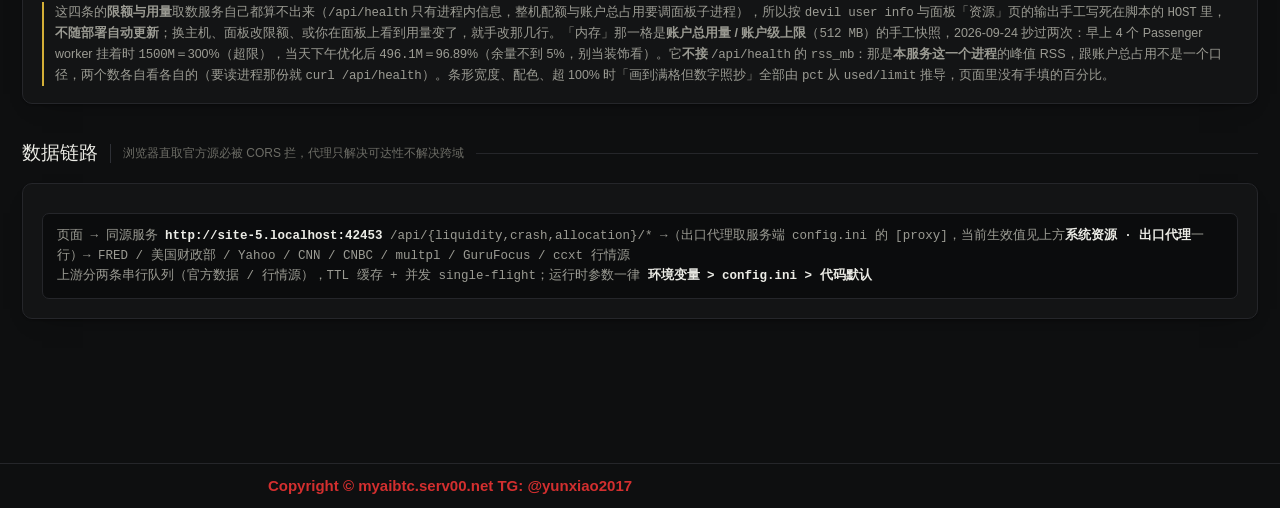
==== commit 8cdd7eb8: "TG 测试和shutdown app sh" ====
--- a/Index.html
+++ b/Index.html
@@ -3,7 +3,7 @@
 <head>
 <meta charset="UTF-8">
 <meta name="viewport" content="width=device-width, initial-scale=1.0">
-<title>数字指标-我爱大饼</title>
+<title>全球金融指标-我爱大饼</title>
 <meta name="description" content="首页内嵌 BTC 数据监控，并作为三个实时风控子页面的入口：宏观流动性监控台、美股崩盘风险监测仪、全球优质资产配置。模块状态与本地取数服务健康度实时探测。">
 <link rel="icon" href="data:,">
 <link rel="stylesheet" href="staic/common.css">
@@ -62,8 +62,9 @@
 <body>
 
 <header>
+
   <div class="bar">
-    <div class="brand"><b><a href="Index.html">我爱大饼</a></b><span>数字指标 · Digital Assets Metrics Board</span></div>
+    <div class="brand"><b><a href="Index.html">我爱大饼</a></b><span> Digital Assets Metrics Board</span></div>
     <nav class="tabs" id="tabs" aria-label="看板导航"></nav>
     <div class="asof num" id="asof"></div>
     <div class="lbar"><a class="rf" href="staic/btc.html" title="BTC 日线指标（恐慌贪婪 / AHR999 / CBBI / CVDD / EMA / KDJ / MACD / MVRV / NUPL / SOPR Z / 2年MA乘数通道）">BTC监控</a><button class="rf" id="rf" type="button">↻ 重新探测</button><button class="rf" id="rpt-crypto" type="button">加密持仓报告</button><button class="rf" id="rpt-us" type="button">US股持仓报告</button></div>
@@ -169,7 +170,7 @@
       <h3>主机配额 · serv00<span class="cadb" style="margin-top:0;margin-left:auto">○ 写死快照</span></h3>
       <div class="ph" id="host-ph">—</div>
       <div id="host-rows"></div>
-      <div class="note">这四条的<b>限额与用量</b>取数服务自己都算不出来（<span class="num">/api/health</span> 只有进程内信息，整机配额与账户总占用要调面板子进程），所以按 <span class="num">devil user info</span> 与面板「资源」页的输出手工写死在脚本的 <span class="num">HOST</span> 里，<b>不随部署自动更新</b>；换主机、面板改限额、或你在面板上看到用量变了，就手改那几行。「内存」那一格的 <span class="num">1500M</span> 是 2026-09-24 抄的<b>账户总用量</b>（<span class="num">512 MB</span> 是账户级上限，所以这一格早就超限）。它<b>不接</b> <span class="num">/api/health</span> 的 <span class="num">rss_mb</span>：那是<b>本服务这一个进程</b>的峰值 RSS，跟账户总占用不是一个口径，两个数各自看各自的（要读进程那份就 <span class="num">curl /api/health</span>）。条形宽度、配色、超 100% 时「画到满格但数字照抄」全部由 <span class="num">pct</span> 从 <span class="num">used/limit</span> 推导，页面里没有手填的百分比。</div>
+      <div class="note">这四条的<b>限额与用量</b>取数服务自己都算不出来（<span class="num">/api/health</span> 只有进程内信息，整机配额与账户总占用要调面板子进程），所以按 <span class="num">devil user info</span> 与面板「资源」页的输出手工写死在脚本的 <span class="num">HOST</span> 里，<b>不随部署自动更新</b>；换主机、面板改限额、或你在面板上看到用量变了，就手改那几行。「内存」那一格是<b>账户总用量 / 账户级上限</b>（<span class="num">512 MB</span>）的手工快照，2026-09-24 抄过两次：早上 4 个 Passenger worker 挂着时 <span class="num">1500M</span>＝300%（超限），当天下午优化后 <span class="num">496.1M</span>＝96.89%（余量不到 5%，别当装饰看）。它<b>不接</b> <span class="num">/api/health</span> 的 <span class="num">rss_mb</span>：那是<b>本服务这一个进程</b>的峰值 RSS，跟账户总占用不是一个口径，两个数各自看各自的（要读进程那份就 <span class="num">curl /api/health</span>）。条形宽度、配色、超 100% 时「画到满格但数字照抄」全部由 <span class="num">pct</span> 从 <span class="num">used/limit</span> 推导，页面里没有手填的百分比。</div>
     </div>
   </section>
 
@@ -177,7 +178,7 @@
     <div class="shead"><h2>数据链路</h2><span class="tagline">浏览器直取官方源必被 CORS 拦，代理只解决可达性不解决跨域</span><div class="rule"></div></div>
     <div class="panel">
       <div class="formula">页面 → 同源服务 <b id="origin">http://127.0.0.1:8888</b> /api/{liquidity,crash,allocation}/* →（出口代理取服务端 config.ini 的 [proxy]，当前生效值见上方<b>系统资源 · 出口代理</b>一行）→ FRED / 美国财政部 / Yahoo / CNN / CNBC / multpl / GuruFocus / ccxt 行情源<br>上游分两条串行队列（官方数据 / 行情源），TTL 缓存 + 并发 single-flight；运行时参数一律 <b>环境变量 &gt; config.ini &gt; 代码默认</b></div>
-      <div class="note">未启动本地服务时本页与子页面的实时区全部显示失败标注——启动方法见项目根 <span class="num">start_app.bat</span> 或 <span class="num">python main.py --open</span>。</div>
+<!--      <div class="note">未启动本地服务时本页与子页面的实时区全部显示失败标注——启动方法见项目根 <span class="num">start_app.bat</span> 或 <span class="num">python main.py &#45;&#45;open</span>。</div>-->
     </div>
   </section>
 
@@ -185,10 +186,22 @@
 
 <div class="toast" id="toast" hidden role="status" aria-live="polite"><span id="toast-msg"></span><button class="rf" id="toast-x" type="button" title="关闭">✕</button></div>
 
-<footer>
+<style>
+  .footer-center {
+    text-align: center;
+    padding: 10px 0;
+    margin-top: 20px;
+  }
+  .footer-center p {
+    font-weight: bold;
+    color: #d32f2f;              /* 红色文字，醒目 */
+    font-size: 15px;
+  }
+</style>
+
+<footer class="footer-center">
   <p>Copyright © myaibtc.serv00.net TG: @yunxiao2017</p>
 </footer>
-
 <script src="staic/common.js"></script>
 <script>
 /* 主页只做健康探测与导航，不承载任何判级模型 */
@@ -198,12 +211,12 @@
 /* ---- 系统资源：上面三格 /api/health 每探测周期现取；下面这张表四条全是手工抄的快照 ----
        百分比一律由 used/limit 现算，不再手填 —— 手填过一次就会和数字各说各话。 ---- */
 const HOST = {
-  at: '2026-09-23 06:40 · 内存 2026-09-24', src: 'devil user info · 面板资源页',
+  at: '2026-09-23 06:40 · 内存 2026-09-24 15:41', src: 'devil user info · 面板资源页',
   rows: [
     { k: '磁盘配额 Disk quota', used: '557.2M', limit: '3.0G' },
     { k: '进程数 Processes', used: '7', limit: '20' },
-    { k: '内存 RAM memory', used: '1500M', limit: '512.0M',
-      note: '账户总用量 / 账户级上限，都是抄的；不是本服务进程的 rss_mb' },
+    { k: '内存 RAM memory', used: '496.1M', limit: '512.0M',
+      note: '账户总用量 / 账户级上限，都是抄的；不是本服务进程的 rss_mb。2026-09-24 15:41 抄的 96.89%（同一格当天早上 4 个 worker 挂着时是 1500M = 300%）' },
     { k: 'CPU', used: '0.0', limit: '100' },
   ],
 };
